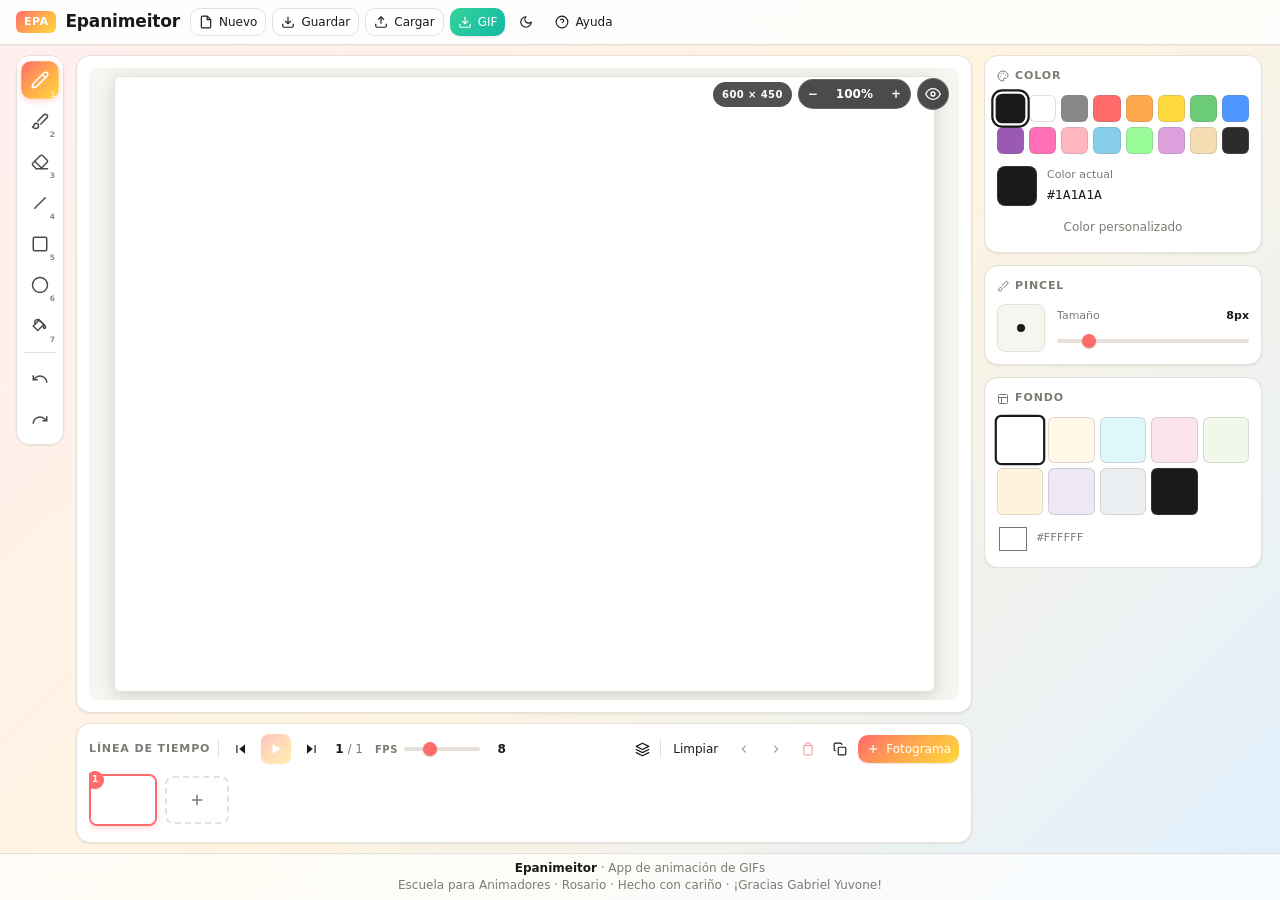
==== epanimeitor.html @ 3b25739a "Add files via upload" ====
<!DOCTYPE html>
<!-- version original: https://gabrielyuvone.github.io/epanimeitor/ -->
<html lang="es"><head><meta http-equiv="Content-Type" content="text/html; charset=UTF-8">

<meta name="viewport" content="width=device-width, initial-scale=1.0">
<title>Epanimeitor 1.2 · Animación de GIFs</title>
<meta name="description" content="Crea animaciones dibujando cuadro a cuadro y exportalas como GIF. Simple, colorido y gratuito. Escuela para Animadores Rosario.">

<link rel="stylesheet" href="epa-theme.css">

</head>
<body>
<div class="app">
  <!-- ====== TOP BAR ====== -->
  <header class="topbar">
    <div class="topbar-inner">
      <div class="brand">
	  <!-- LOGO_EPANIMEITOR -->
	  <a href="index.html" class="brand-link" title="Volver al inicio · EPA">
          <span class="brand-badge">EPA</span>
		  <!-- <img src="logo-epa.svg" alt="EPA" height="24"> -->
          <span class="brand-title">Epanimeitor</span>
        </a>
      </div>
      <div class="topbar-actions">
        <button class="btn btn-sm" id="btnNew" title="Nueva animación">
          <svg width="14" height="14" viewBox="0 0 24 24" fill="none" stroke="currentColor" stroke-width="2"><path d="M14 2H6a2 2 0 0 0-2 2v16a2 2 0 0 0 2 2h12a2 2 0 0 0 2-2V8z"></path><polyline points="14 2 14 8 20 8"></polyline></svg>
          <span>Nuevo</span>
        </button>
        <button class="btn btn-sm" id="btnSave" title="Guardar proyecto (.epa)">
          <svg width="14" height="14" viewBox="0 0 24 24" fill="none" stroke="currentColor" stroke-width="2"><path d="M21 15v4a2 2 0 0 1-2 2H5a2 2 0 0 1-2-2v-4"></path><polyline points="7 10 12 15 17 10"></polyline><line x1="12" y1="15" x2="12" y2="3"></line></svg>
          <span>Guardar</span>
        </button>
        <button class="btn btn-sm" id="btnLoad" title="Cargar proyecto (.epa)">
          <svg width="14" height="14" viewBox="0 0 24 24" fill="none" stroke="currentColor" stroke-width="2"><path d="M21 15v4a2 2 0 0 1-2 2H5a2 2 0 0 1-2-2v-4"></path><polyline points="17 8 12 3 7 8"></polyline><line x1="12" y1="3" x2="12" y2="15"></line></svg>
          <span>Cargar</span>
        </button>
        <button class="btn btn-sm btn-success" id="btnExport" title="Exportar GIF animado">
          <svg width="14" height="14" viewBox="0 0 24 24" fill="none" stroke="currentColor" stroke-width="2"><path d="M21 15v4a2 2 0 0 1-2 2H5a2 2 0 0 1-2-2v-4"></path><polyline points="7 10 12 15 17 10"></polyline><line x1="12" y1="15" x2="12" y2="3"></line></svg>
          <span>GIF</span>
        </button>
		<button class="btn btn-sm btn-ghost" id="btnTheme" title="Cambiar a modo oscuro" aria-label="Cambiar tema">
          <svg id="iconTheme" width="14" height="14" viewBox="0 0 24 24" fill="none" stroke="currentColor" stroke-width="2" stroke-linecap="round" stroke-linejoin="round"><path d="M12 3a6 6 0 0 0 9 9 9 9 0 1 1-9-9Z"></path></svg>
        </button>
        <button class="btn btn-sm btn-ghost" id="btnHelp" title="Ayuda y atajos">
          <svg width="14" height="14" viewBox="0 0 24 24" fill="none" stroke="currentColor" stroke-width="2"><circle cx="12" cy="12" r="10"></circle><path d="M9.09 9a3 3 0 0 1 5.83 1c0 2-3 3-3 3"></path><line x1="12" y1="17" x2="12.01" y2="17"></line></svg>
          <span>Ayuda</span>
        </button>
      </div>
    </div>
  </header>

  <!-- ====== MAIN ====== -->
  <main>
    <!-- Left tool rail -->
    <aside class="toolrail" id="toolrail"><button class="tool-btn active" title="Lápiz (1)"><svg viewBox="0 0 24 24" fill="none" stroke="currentColor" stroke-width="2"><path d="M12 19l7-7 3 3-7 7-3-3z"></path><path d="M18 13l-1.5-7.5L2 2l3.5 14.5L13 18l5-5z"></path><path d="M2 2l7.586 7.586"></path><circle cx="11" cy="11" r="2"></circle></svg><span class="key">1</span></button><button class="tool-btn" title="Pincel (2)"><svg viewBox="0 0 24 24" fill="none" stroke="currentColor" stroke-width="2"><path d="m9.06 11.9 8.07-8.06a2.85 2.85 0 1 1 4.03 4.03l-8.06 8.08"></path><path d="M7.07 14.94c-1.66 0-3 1.35-3 3.02 0 1.33-2.5 1.52-2 2.02 1.08 1.1 2.49 2.02 4 2.02 2.2 0 4-1.8 4-4.04a3.01 3.01 0 0 0-3-3.02z"></path></svg><span class="key">2</span></button><button class="tool-btn" title="Borrador (3)"><svg viewBox="0 0 24 24" fill="none" stroke="currentColor" stroke-width="2"><path d="m7 21-4.3-4.3c-1-1-1-2.5 0-3.4l9.6-9.6c1-1 2.5-1 3.4 0l5.6 5.6c1 1 1 2.5 0 3.4L13 21"></path><path d="M22 21H7"></path><path d="m5 11 9 9"></path></svg><span class="key">3</span></button><button class="tool-btn" title="Línea (4)"><svg viewBox="0 0 24 24" fill="none" stroke="currentColor" stroke-width="2"><line x1="5" y1="19" x2="19" y2="5"></line></svg><span class="key">4</span></button><button class="tool-btn" title="Rectángulo (5)"><svg viewBox="0 0 24 24" fill="none" stroke="currentColor" stroke-width="2"><rect x="3" y="3" width="18" height="18" rx="2"></rect></svg><span class="key">5</span></button><button class="tool-btn" title="Círculo (6)"><svg viewBox="0 0 24 24" fill="none" stroke="currentColor" stroke-width="2"><circle cx="12" cy="12" r="10"></circle></svg><span class="key">6</span></button><button class="tool-btn" title="Relleno (7)"><svg viewBox="0 0 24 24" fill="none" stroke="currentColor" stroke-width="2"><path d="m19 11-8-8-8.6 8.6a2 2 0 0 0 0 2.8l5.2 5.2c.8.8 2 .8 2.8 0L19 11Z"></path><path d="m5 2 5 5"></path><path d="m2 13 15 15"></path><path d="m3 7 15 15"></path></svg><span class="key">7</span></button><div class="toolrail-divider"></div><button class="tool-btn" title="Deshacer (Ctrl+Z)" disabled=""><svg viewBox="0 0 24 24" fill="none" stroke="currentColor" stroke-width="2"><path d="M3 7v6h6"></path><path d="M21 17a9 9 0 0 0-15-6.7L3 13"></path></svg></button><button class="tool-btn" title="Rehacer (Ctrl+Shift+Z)" disabled=""><svg viewBox="0 0 24 24" fill="none" stroke="currentColor" stroke-width="2"><path d="M21 7v6h-6"></path><path d="M3 17a9 9 0 0 1 15-6.7L21 13"></path></svg></button></aside>

    <!-- Canvas + timeline -->
    <section class="canvas-area">
      <div class="canvas-card" id="canvasCard">
        <div class="canvas-stage" id="canvasStage">
          <div class="canvas-hud">
            <div class="canvas-badge">600 × 450</div>
            <div class="zoom-pill" title="Rueda del mouse para zoom · Espacio + arrastrar para mover">
              <button type="button" id="btnZoomOut" aria-label="Alejar">−</button>
              <button type="button" id="btnZoomReset" title="Restablecer vista (100%)">100%</button>
              <button type="button" id="btnZoomIn" aria-label="Acercar">+</button>
            </div>
            <button type="button" class="eye-toggle-btn" id="btnZenMode" title="Ocultar controles (Vista libre)">
              <svg id="iconZenMode" width="16" height="16" viewBox="0 0 24 24" fill="none" stroke="currentColor" stroke-width="2" stroke-linecap="round" stroke-linejoin="round"><path d="M1 12s4-8 11-8 11 8 11 8-4 8-11 8-11-8-11-8z"></path><circle cx="12" cy="12" r="3"></circle></svg>
            </button>
          </div>
          <div class="canvas-wrap" id="canvasWrap" style="background: rgb(255, 255, 255);">
            <canvas id="drawCanvas" width="600" height="450"></canvas>
            <canvas id="previewCanvas" width="600" height="450" class="preview"></canvas>
          </div>
        </div>
      </div>

      <div class="timeline">
        <div class="timeline-header">
          <div class="timeline-left">
            <div class="timeline-title" id="timelineTitle">Línea de tiempo</div>
            <span class="timeline-sep"></span>
            <div class="playback-inline">
              <button class="btn btn-sm btn-ghost btn-sq" id="btnPrev" title="Fotograma anterior (J)">
                <svg width="14" height="14" viewBox="0 0 24 24" fill="currentColor"><polygon points="19 20 9 12 19 4 19 20"></polygon><line x1="5" y1="19" x2="5" y2="5" stroke="currentColor" stroke-width="2"></line></svg>
              </button>
              <button class="btn btn-primary btn-play-sq" id="btnPlay" title="Reproducir / Pausar (Espacio)">
                <svg id="iconPlay" width="14" height="14" viewBox="0 0 24 24" fill="currentColor"><polygon points="6 4 20 12 6 20 6 4"></polygon></svg>
              </button>
              <button class="btn btn-sm btn-ghost btn-sq" id="btnNext" title="Fotograma siguiente (K)">
                <svg width="14" height="14" viewBox="0 0 24 24" fill="currentColor"><polygon points="5 4 15 12 5 20 5 4"></polygon><line x1="19" y1="5" x2="19" y2="19" stroke="currentColor" stroke-width="2"></line></svg>
              </button>
              <div class="frame-info" title="Fotograma actual / total"><b id="curFrameNum">1</b> / <span id="totalFrames">1</span></div>
              <div class="fps-control">
                <label for="fpsSlider">FPS</label>
                <input type="range" id="fpsSlider" min="1" max="24" value="8">
                <span class="fps-val" id="fpsVal">8</span>
              </div>
            </div>
          </div>

          <div class="timeline-actions">
            <button class="btn btn-sm btn-ghost btn-sq onion-btn" id="btnOnion" title="Onion Skin · Ver fotograma anterior (O)" aria-pressed="false">
              <svg width="15" height="15" viewBox="0 0 24 24" fill="none" stroke="currentColor" stroke-width="2" stroke-linecap="round" stroke-linejoin="round"><polygon points="12 2 2 7 12 12 22 7 12 2"></polygon><polyline points="2 17 12 22 22 17"></polyline><polyline points="2 12 12 17 22 12"></polyline></svg>
            </button>
            <span class="timeline-sep"></span>
            <button class="btn btn-sm btn-ghost" id="btnClear" title="Limpiar fotograma actual">Limpiar</button>
            <button class="btn btn-sm btn-ghost btn-sq" id="btnUp" title="Mover izquierda" disabled="">
              <svg width="14" height="14" viewBox="0 0 24 24" fill="none" stroke="currentColor" stroke-width="2"><polyline points="15 18 9 12 15 6"></polyline></svg>
            </button>
            <button class="btn btn-sm btn-ghost btn-sq" id="btnDown" title="Mover derecha" disabled="">
              <svg width="14" height="14" viewBox="0 0 24 24" fill="none" stroke="currentColor" stroke-width="2"><polyline points="9 18 15 12 9 6"></polyline></svg>
            </button>
            <button class="btn btn-sm btn-ghost btn-sq btn-danger-icon" id="btnDelete" title="Borrar fotograma" disabled="">
              <svg width="14" height="14" viewBox="0 0 24 24" fill="none" stroke="currentColor" stroke-width="2"><polyline points="3 6 5 6 21 6"></polyline><path d="M19 6v14a2 2 0 0 1-2 2H7a2 2 0 0 1-2-2V6m3 0V4a2 2 0 0 1 2-2h4a2 2 0 0 1 2 2v2"></path></svg>
            </button>
            <button class="btn btn-sm btn-ghost btn-sq" id="btnDuplicate" title="Duplicar fotograma (D)">
              <svg width="14" height="14" viewBox="0 0 24 24" fill="none" stroke="currentColor" stroke-width="2"><rect x="9" y="9" width="13" height="13" rx="2" ry="2"></rect><path d="M5 15H4a2 2 0 0 1-2-2V4a2 2 0 0 1 2-2h9a2 2 0 0 1 2 2v1"></path></svg>
            </button>
            <button class="btn btn-sm btn-primary" id="btnAdd" title="Añadir fotograma (N)">
              <svg width="14" height="14" viewBox="0 0 24 24" fill="none" stroke="currentColor" stroke-width="2"><line x1="12" y1="5" x2="12" y2="19"></line><line x1="5" y1="12" x2="19" y2="12"></line></svg>
              <span>Fotograma</span>
            </button>
          </div>
        </div>
        <div class="frames-list" id="framesList"><div class="frame-thumb active"><canvas width="64" height="48"></canvas><span class="num">1</span></div><button class="add-frame-btn" title="Añadir fotograma"><svg width="18" height="18" viewBox="0 0 24 24" fill="none" stroke="currentColor" stroke-width="2"><line x1="12" y1="5" x2="12" y2="19"></line><line x1="5" y1="12" x2="19" y2="12"></line></svg></button></div>
      </div>
    </section>

    <!-- Right panel -->
    <aside class="right-panel">
      <div class="panel">
        <div class="panel-title">
          <svg viewBox="0 0 24 24" fill="none" stroke="currentColor" stroke-width="2"><circle cx="13.5" cy="6.5" r=".5"></circle><circle cx="17.5" cy="10.5" r=".5"></circle><circle cx="8.5" cy="7.5" r=".5"></circle><circle cx="6.5" cy="12.5" r=".5"></circle><path d="M12 2C6.5 2 2 6.5 2 12s4.5 10 10 10c.926 0 1.648-.746 1.648-1.688 0-.437-.18-.835-.437-1.125-.29-.289-.438-.652-.438-1.125a1.64 1.64 0 0 1 1.668-1.668h1.996c3.051 0 5.555-2.503 5.555-5.554C21.965 6.012 17.461 2 12 2z"></path></svg>
          Color
        </div>
        <div class="palette-grid" id="paletteGrid"><div class="palette-swatch" title="#1a1a1a" style="background: rgb(26, 26, 26);"></div><div class="palette-swatch" title="#FFFFFF" style="background: rgb(255, 255, 255);"></div><div class="palette-swatch" title="#888888" style="background: rgb(136, 136, 136);"></div><div class="palette-swatch active" title="#FF6B6B" style="background: rgb(255, 107, 107);"></div><div class="palette-swatch" title="#FFA94D" style="background: rgb(255, 169, 77);"></div><div class="palette-swatch" title="#FFD93D" style="background: rgb(255, 217, 61);"></div><div class="palette-swatch" title="#6BCB77" style="background: rgb(107, 203, 119);"></div><div class="palette-swatch" title="#4D96FF" style="background: rgb(77, 150, 255);"></div><div class="palette-swatch" title="#9B59B6" style="background: rgb(155, 89, 182);"></div><div class="palette-swatch" title="#FF6FB5" style="background: rgb(255, 111, 181);"></div><div class="palette-swatch" title="#FFB6C1" style="background: rgb(255, 182, 193);"></div><div class="palette-swatch" title="#87CEEB" style="background: rgb(135, 206, 235);"></div><div class="palette-swatch" title="#98FB98" style="background: rgb(152, 251, 152);"></div><div class="palette-swatch" title="#DDA0DD" style="background: rgb(221, 160, 221);"></div><div class="palette-swatch" title="#F5DEB3" style="background: rgb(245, 222, 179);"></div><div class="palette-swatch" title="#2C2C2C" style="background: rgb(44, 44, 44);"></div></div>
        <div class="current-color">
          <div class="current-color-swatch" id="currentColorSwatch" style="background: rgb(255, 107, 107);"></div>
          <div class="current-color-info">
            <div class="label">Color actual</div>
            <div class="hex" id="currentColorHex">#FF6B6B</div>
          </div>
        </div>
        <button class="color-picker-toggle" id="colorPickerToggle">
		  Color personalizado
        </button>
        <div class="color-picker-area" id="colorPickerArea" style="display:none">
          <input type="color" id="customColorInput" value="#FF6B6B">
          <input type="text" id="customColorText" value="#FF6B6B">
        </div>
      </div>

      <div class="panel">
        <div class="panel-title">
          <svg viewBox="0 0 24 24" fill="none" stroke="currentColor" stroke-width="2"><path d="m9.06 11.9 8.07-8.06a2.85 2.85 0 1 1 4.03 4.03l-8.06 8.08"></path><path d="M7.07 14.94c-1.66 0-3 1.35-3 3.02 0 1.33-2.5 1.52-2 2.02 1.08 1.1 2.49 2.02 4 2.02 2.2 0 4-1.8 4-4.04a3.01 3.01 0 0 0-3-3.02z"></path></svg>
          Pincel
        </div>
        <div class="brush-row">
          <div class="brush-preview">
            <div class="brush-dot" id="brushDot" style="background: rgb(255, 107, 107); width: 8px; height: 8px;"></div>
          </div>
          <div class="brush-control">
            <div class="row"><span>Tamaño</span><b><span id="brushVal">8</span>px</b></div>
            <input type="range" id="brushSlider" min="1" max="50" value="8">
          </div>
        </div>
      </div>

      <div class="panel">
        <div class="panel-title">
          <svg viewBox="0 0 24 24" fill="none" stroke="currentColor" stroke-width="2"><rect x="3" y="3" width="18" height="18" rx="2"></rect><path d="M3 9h18M9 21V9"></path></svg>
          Fondo
        </div>
        <div class="bg-presets" id="bgPresets"><div class="bg-swatch active" title="#FFFFFF" style="background: rgb(255, 255, 255);"></div><div class="bg-swatch" title="#FFF8E7" style="background: rgb(255, 248, 231);"></div><div class="bg-swatch" title="#E0F7FA" style="background: rgb(224, 247, 250);"></div><div class="bg-swatch" title="#FCE4EC" style="background: rgb(252, 228, 236);"></div><div class="bg-swatch" title="#F1F8E9" style="background: rgb(241, 248, 233);"></div><div class="bg-swatch" title="#FFF3E0" style="background: rgb(255, 243, 224);"></div><div class="bg-swatch" title="#EDE7F6" style="background: rgb(237, 231, 246);"></div><div class="bg-swatch" title="#ECEFF1" style="background: rgb(236, 239, 241);"></div><div class="bg-swatch" title="#1a1a1a" style="background: rgb(26, 26, 26);"></div></div>
        <div class="bg-current-row">
          <input type="color" id="bgColorInput" value="#FFFFFF">
          <span class="hex" id="bgColorHex">#FFFFFF</span>
        </div>
      </div>
    </aside>
  </main>

  <!-- ====== FOOTER ====== -->
  <footer>
    <div class="footer-inner">
	<!-- LOGO_ESCUELA_PARA_ANIMADORES -->
      <div class="footer-text">
        <div><b>Epanimeitor</b> · App de animación de GIFs</div>
        <div>Escuela para Animadores · Rosario · Hecho con cariño · ¡Gracias Gabriel Yuvone!</div>
      </div>
    </div>
  </footer>
</div>

<!-- ====== HELP DIALOG ====== -->
<dialog id="helpDialog">
  <div class="dialog-content" style="position:relative">
    <button class="dialog-close" id="dialogClose" aria-label="Cerrar">
      <svg width="16" height="16" viewBox="0 0 24 24" fill="none" stroke="currentColor" stroke-width="2"><line x1="18" y1="6" x2="6" y2="18"></line><line x1="6" y1="6" x2="18" y2="18"></line></svg>
    </button>
    <div class="dialog-header">
	<!-- LOGO_EPANIMEITOR -->
	<div class="brand-link">
        <span class="brand-badge">EPA</span>
        <span class="brand-title">Epanimeitor</span>
      </div>
    </div>
    <div class="dialog-body">
      <p><kbd>Espacio</kbd> – Reproducir / pausar</p>
      <p><kbd>N</kbd> – Nuevo fotograma · <kbd>D</kbd> – Duplicar · <kbd>O</kbd> – Onion skin</p>
      <p><kbd>J</kbd> / <kbd>K</kbd> – Fotograma anterior / siguiente</p>
      <p><kbd>1</kbd>–<kbd>7</kbd> – Seleccionar herramienta</p>
      <p><kbd>Ctrl/Cmd + Z</kbd> – Deshacer · <kbd>Ctrl/Cmd + Shift + Z</kbd> – Rehacer</p>
      <p><kbd>Ctrl/Cmd + S</kbd> – Guardar · <kbd>Ctrl/Cmd + E</kbd> – Exportar GIF</p>
      <hr>
      <p class="tip">Tip: activá <b>onion skin</b> en la línea de tiempo para ver el fotograma anterior en transparente y animar con más precisión.</p>
      <div class="dialog-footer-logo">
	  <!-- LOGO_ESCUELA_PARA_ANIMADORES -->
        <span>Escuela para Animadores · Rosario</span>
      </div>
    </div>
  </div>
</dialog>

<div class="toast" id="toast">Proyecto cargado</div>
<input type="file" id="fileInput" class="hidden-input" accept=".epa,.json,application/json">

<script type="module">
// ====== gifenc inline (ESM) ======
var X={signature:"GIF",version:"89a",trailer:59,extensionIntroducer:33,applicationExtensionLabel:255,graphicControlExtensionLabel:249,imageSeparator:44,signatureSize:3,versionSize:3,globalColorTableFlagMask:128,colorResolutionMask:112,sortFlagMask:8,globalColorTableSizeMask:7,applicationIdentifierSize:8,applicationAuthCodeSize:3,disposalMethodMask:28,userInputFlagMask:2,transparentColorFlagMask:1,localColorTableFlagMask:128,interlaceFlagMask:64,idSortFlagMask:32,localColorTableSizeMask:7};function F(t=256){let e=0,s=new Uint8Array(t);return{get buffer(){return s.buffer},reset(){e=0},bytesView(){return s.subarray(0,e)},bytes(){return s.slice(0,e)},writeByte(r){n(e+1),s[e]=r,e++},writeBytes(r,o=0,i=r.length){n(e+i);for(let c=0;c<i;c++)s[e++]=r[c+o]},writeBytesView(r,o=0,i=r.byteLength){n(e+i),s.set(r.subarray(o,o+i),e),e+=i}};function n(r){var o=s.length;if(o>=r)return;var i=1024*1024;r=Math.max(r,o*(o<i?2:1.125)>>>0),o!=0&&(r=Math.max(r,256));let c=s;s=new Uint8Array(r),e>0&&s.set(c.subarray(0,e),0)}}var O=12,J=5003,lt=[0,1,3,7,15,31,63,127,255,511,1023,2047,4095,8191,16383,32767,65535];function at(t,e,s,n,r=F(512),o=new Uint8Array(256),i=new Int32Array(J),c=new Int32Array(J)){let x=i.length,a=Math.max(2,n);o.fill(0),c.fill(0),i.fill(-1);let l=0,f=0,g=a+1,h=g,b=!1,w=h,_=(1<<w)-1,u=1<<g-1,k=u+1,B=u+2,p=0,A=s[0],z=0;for(let y=x;y<65536;y*=2)++z;z=8-z,r.writeByte(a),I(u);let d=s.length;for(let y=1;y<d;y++){t:{let m=s[y],v=(m<<O)+A,M=m<<z^A;if(i[M]===v){A=c[M];break t}let V=M===0?1:x-M;for(;i[M]>=0;)if(M-=V,M<0&&(M+=x),i[M]===v){A=c[M];break t}I(A),A=m,B<1<<O?(c[M]=B++,i[M]=v):(i.fill(-1),B=u+2,b=!0,I(u))}}return I(A),I(k),r.writeByte(0),r.bytesView();function I(y){for(l&=lt[f],f>0?l|=y<<f:l=y,f+=w;f>=8;)o[p++]=l&255,p>=254&&(r.writeByte(p),r.writeBytesView(o,0,p),p=0),l>>=8,f-=8;if((B>_||b)&&(b?(w=h,_=(1<<w)-1,b=!1):(++w,_=w===O?1<<w:(1<<w)-1)),y==k){for(;f>0;)o[p++]=l&255,p>=254&&(r.writeByte(p),r.writeBytesView(o,0,p),p=0),l>>=8,f-=8;p>0&&(r.writeByte(p),r.writeBytesView(o,0,p),p=0)}}}var $=at;function D(t,e,s){return t<<8&63488|e<<2&992|s>>3}function G(t,e,s,n){return t>>4|e&240|(s&240)<<4|(n&240)<<8}function j(t,e,s){return t>>4<<8|e&240|s>>4}function R(t,e,s){return t<e?e:t>s?s:t}function T(t){return t*t}function tt(t,e,s){var n=0,r=1e100;let o=t[e],i=o.cnt,c=o.ac,x=o.rc,a=o.gc,l=o.bc;for(var f=o.fw;f!=0;f=t[f].fw){let h=t[f],b=h.cnt,w=i*b/(i+b);if(!(w>=r)){var g=0;s&&(g+=w*T(h.ac-c),g>=r)||(g+=w*T(h.rc-x),!(g>=r)&&(g+=w*T(h.gc-a),!(g>=r)&&(g+=w*T(h.bc-l),!(g>=r)&&(r=g,n=f))))}}o.err=r,o.nn=n}function Q(){return{ac:0,rc:0,gc:0,bc:0,cnt:0,nn:0,fw:0,bk:0,tm:0,mtm:0,err:0}}function ut(t,e){let s=e==="rgb444"?4096:65536,n=new Array(s),r=t.length;if(e==="rgba4444")for(let o=0;o<r;++o){let i=t[o],c=i>>24&255,x=i>>16&255,a=i>>8&255,l=i&255,f=G(l,a,x,c),g=f in n?n[f]:n[f]=Q();g.rc+=l,g.gc+=a,g.bc+=x,g.ac+=c,g.cnt++}else if(e==="rgb444")for(let o=0;o<r;++o){let i=t[o],c=i>>16&255,x=i>>8&255,a=i&255,l=j(a,x,c),f=l in n?n[l]:n[l]=Q();f.rc+=a,f.gc+=x,f.bc+=c,f.cnt++}else for(let o=0;o<r;++o){let i=t[o],c=i>>16&255,x=i>>8&255,a=i&255,l=D(a,x,c),f=l in n?n[l]:n[l]=Q();f.rc+=a,f.gc+=x,f.bc+=c,f.cnt++}return n}function H(t,e,s={}){let{format:n="rgb565",clearAlpha:r=!0,clearAlphaColor:o=0,clearAlphaThreshold:i=0,oneBitAlpha:c=!1}=s;if(!t||!t.buffer)throw new Error("quantize() expected RGBA Uint8Array data");if(!(t instanceof Uint8Array)&&!(t instanceof Uint8ClampedArray))throw new Error("quantize() expected RGBA Uint8Array data");let x=new Uint32Array(t.buffer),a=s.useSqrt!==!1,l=n==="rgba4444",f=ut(x,n),g=f.length,h=g-1,b=new Uint32Array(g+1);for(var w=0,u=0;u<g;++u){let C=f[u];if(C!=null){var _=1/C.cnt;l&&(C.ac*=_),C.rc*=_,C.gc*=_,C.bc*=_,f[w++]=C}}T(e)/w<.022&&(a=!1);for(var u=0;u<w-1;++u)f[u].fw=u+1,f[u+1].bk=u,a&&(f[u].cnt=Math.sqrt(f[u].cnt));a&&(f[u].cnt=Math.sqrt(f[u].cnt));var k,B,p;for(u=0;u<w;++u){tt(f,u,!1);var A=f[u].err;for(B=++b[0];B>1&&(p=B>>1,!(f[k=b[p]].err<=A));B=p)b[B]=k;b[B]=u}var z=w-e;for(u=0;u<z;){for(var d;;){var I=b[1];if(d=f[I],d.tm>=d.mtm&&f[d.nn].mtm<=d.tm)break;d.mtm==h?I=b[1]=b[b[0]--]:(tt(f,I,!1),d.tm=u);var A=f[I].err;for(B=1;(p=B+B)<=b[0]&&(p<b[0]&&f[b[p]].err>f[b[p+1]].err&&p++,!(A<=f[k=b[p]].err));B=p)b[B]=k;b[B]=I}var y=f[d.nn],m=d.cnt,v=y.cnt,_=1/(m+v);l&&(d.ac=_*(m*d.ac+v*y.ac)),d.rc=_*(m*d.rc+v*y.rc),d.gc=_*(m*d.gc+v*y.gc),d.bc=_*(m*d.bc+v*y.bc),d.cnt+=y.cnt,d.mtm=++u,f[y.bk].fw=y.fw,f[y.fw].bk=y.bk,y.mtm=h}let M=[];var V=0;for(u=0;;++V){let L=R(Math.round(f[u].rc),0,255),C=R(Math.round(f[u].gc),0,255),Y=R(Math.round(f[u].bc),0,255),E=255;if(l){if(E=R(Math.round(f[u].ac),0,255),c){let st=typeof c=="number"?c:127;E=E<=st?0:255}r&&E<=i&&(L=C=Y=o,E=0)}let K=l?[L,C,Y,E]:[L,C,Y];if(xt(M,K)||M.push(K),(u=f[u].fw)==0)break}return M}function xt(t,e){for(let s=0;s<t.length;s++){let n=t[s],r=n[0]===e[0]&&n[1]===e[1]&&n[2]===e[2],o=n.length>=4&&e.length>=4?n[3]===e[3]:!0;if(r&&o)return!0}return!1}function U(t,e){var s=0,n;for(n=0;n<t.length;n++){let r=t[n]-e[n];s+=r*r}return s}function P(t,e){return e>1?Math.round(t/e)*e:t}function et(t,{roundRGB:e=5,roundAlpha:s=10,oneBitAlpha:n=null}={}){let r=new Uint32Array(t.buffer);for(let o=0;o<r.length;o++){let i=r[o],c=i>>24&255,x=i>>16&255,a=i>>8&255,l=i&255;if(c=P(c,s),n){let f=typeof n=="number"?n:127;c=c<=f?0:255}l=P(l,e),a=P(a,e),x=P(x,e),r[o]=c<<24|x<<16|a<<8|l<<0}}function nt(t,e,s="rgb565"){if(!t||!t.buffer)throw new Error("quantize() expected RGBA Uint8Array data");if(!(t instanceof Uint8Array)&&!(t instanceof Uint8ClampedArray))throw new Error("quantize() expected RGBA Uint8Array data");if(e.length>256)throw new Error("applyPalette() only works with 256 colors or less");let n=new Uint32Array(t.buffer),r=n.length,o=s==="rgb444"?4096:65536,i=new Uint8Array(r),c=new Array(o),x=s==="rgba4444";if(s==="rgba4444")for(let a=0;a<r;a++){let l=n[a],f=l>>24&255,g=l>>16&255,h=l>>8&255,b=l&255,w=G(b,h,g,f),_=w in c?c[w]:c[w]=gt(b,h,g,f,e);i[a]=_}else{let a=s==="rgb444"?j:D;for(let l=0;l<r;l++){let f=n[l],g=f>>16&255,h=f>>8&255,b=f&255,w=a(b,h,g),_=w in c?c[w]:c[w]=bt(b,h,g,e);i[l]=_}}return i}function gt(t,e,s,n,r){let o=0,i=1e100;for(let c=0;c<r.length;c++){let x=r[c],a=x[3],l=q(a-n);if(l>i)continue;let f=x[0];if(l+=q(f-t),l>i)continue;let g=x[1];if(l+=q(g-e),l>i)continue;let h=x[2];l+=q(h-s),!(l>i)&&(i=l,o=c)}return o}function bt(t,e,s,n){let r=0,o=1e100;for(let i=0;i<n.length;i++){let c=n[i],x=c[0],a=q(x-t);if(a>o)continue;let l=c[1];if(a+=q(l-e),a>o)continue;let f=c[2];a+=q(f-s),!(a>o)&&(o=a,r=i)}return r}function rt(t,e,s=5){if(!t.length||!e.length)return;let n=t.map(i=>i.slice(0,3)),r=s*s,o=t[0].length;for(let i=0;i<e.length;i++){let c=e[i];c.length<o?c=[c[0],c[1],c[2],255]:c.length>o?c=c.slice(0,3):c=c.slice();let x=N(n,c.slice(0,3),U),a=x[0],l=x[1];l>0&&l<=r&&(t[a]=c)}}function q(t){return t*t}function W(t,e,s=U){let n=Infinity,r=-1;for(let o=0;o<t.length;o++){let i=t[o],c=s(e,i);c<n&&(n=c,r=o)}return r}function N(t,e,s=U){let n=Infinity,r=-1;for(let o=0;o<t.length;o++){let i=t[o],c=s(e,i);c<n&&(n=c,r=o)}return[r,n]}function ot(t,e,s=U){return t[W(t,e,s)]}function ct(t={}){let{initialCapacity:e=4096,auto:s=!0}=t,n=F(e),r=5003,o=new Uint8Array(256),i=new Int32Array(r),c=new Int32Array(r),x=!1;return{reset(){n.reset(),x=!1},finish(){n.writeByte(X.trailer)},bytes(){return n.bytes()},bytesView(){return n.bytesView()},get buffer(){return n.buffer},get stream(){return n},writeHeader:a,writeFrame(l,f,g,h={}){let{transparent:b=!1,transparentIndex:w=0,delay:_=0,palette:u=null,repeat:k=0,colorDepth:B=8,dispose:p=-1}=h,A=!1;if(s?x||(A=!0,a(),x=!0):A=Boolean(h.first),f=Math.max(0,Math.floor(f)),g=Math.max(0,Math.floor(g)),A){if(!u)throw new Error("First frame must include a { palette } option");pt(n,f,g,u,B),it(n,u),k>=0&&dt(n,k)}let z=Math.round(_/10);wt(n,p,z,b,w);let d=Boolean(u)&&!A;ht(n,f,g,d?u:null),d&&it(n,u),yt(n,l,f,g,B,o,i,c)}};function a(){ft(n,"GIF89a")}}function wt(t,e,s,n,r){t.writeByte(33),t.writeByte(249),t.writeByte(4),r<0&&(r=0,n=!1);var o,i;n?(o=1,i=2):(o=0,i=0),e>=0&&(i=e&7),i<<=2;let c=0;t.writeByte(0|i|c|o),S(t,s),t.writeByte(r||0),t.writeByte(0)}function pt(t,e,s,n,r=8){let o=1,i=0,c=Z(n.length)-1,x=o<<7|r-1<<4|i<<3|c,a=0,l=0;S(t,e),S(t,s),t.writeBytes([x,a,l])}function dt(t,e){t.writeByte(33),t.writeByte(255),t.writeByte(11),ft(t,"NETSCAPE2.0"),t.writeByte(3),t.writeByte(1),S(t,e),t.writeByte(0)}function it(t,e){let s=1<<Z(e.length);for(let n=0;n<s;n++){let r=[0,0,0];n<e.length&&(r=e[n]),t.writeByte(r[0]),t.writeByte(r[1]),t.writeByte(r[2])}}function ht(t,e,s,n){if(t.writeByte(44),S(t,0),S(t,0),S(t,e),S(t,s),n){let r=0,o=0,i=Z(n.length)-1;t.writeByte(128|r|o|0|i)}else t.writeByte(0)}function yt(t,e,s,n,r=8,o,i,c){$(s,n,e,r,t,o,i,c)}function S(t,e){t.writeByte(e&255),t.writeByte(e>>8&255)}function ft(t,e){for(var s=0;s<e.length;s++)t.writeByte(e.charCodeAt(s))}function Z(t){return Math.max(Math.ceil(Math.log2(t)),1)}var Bt=ct;const GIFEncoder=ct;const applyPalette=nt;const quantize=H;const prequantize=et;const nearestColor=ot;const nearestColorIndex=W;const nearestColorIndexWithDistance=N;const snapColorsToPalette=rt;
//# sourceMappingURL=gifenc.esm.js.map


// ====== Epanimeitor app ======
const CANVAS_W = 600;
const CANVAS_H = 450;
const THUMB_W = 64;
const THUMB_H = 48;
const DEFAULT_PALETTE = ['#1a1a1a','#FFFFFF','#888888','#FF6B6B','#FFA94D','#FFD93D','#6BCB77','#4D96FF','#9B59B6','#FF6FB5','#FFB6C1','#87CEEB','#98FB98','#DDA0DD','#F5DEB3','#2C2C2C'];
const BG_PRESETS = ['#FFFFFF','#FFF8E7','#E0F7FA','#FCE4EC','#F1F8E9','#FFF3E0','#EDE7F6','#ECEFF1','#1a1a1a'];

const TOOLS = [
  { id:'pencil', label:'Lápiz', key:'1', icon:'<svg viewBox="0 0 24 24" fill="none" stroke="currentColor" stroke-width="2" stroke-linecap="round" stroke-linejoin="round"><path d="M17 3a2.85 2.83 0 1 1 4 4L7.5 20.5 2 22l1.5-5.5Z"/><path d="m15 5 4 4"/></svg>' },
  { id:'brush', label:'Pincel', key:'2', icon:'<svg viewBox="0 0 24 24" fill="none" stroke="currentColor" stroke-width="2" stroke-linecap="round" stroke-linejoin="round"><path d="m9.06 11.9 8.07-8.06a2.85 2.85 0 1 1 4.03 4.03l-8.06 8.08"/><path d="M7.07 14.94c-1.66 0-3 1.35-3 3.02 0 1.33-2.5 1.52-2 2.02 1.08 1.1 2.49 2.02 4 2.02 2.2 0 4-1.8 4-4.04a3.01 3.01 0 0 0-3-3.02z"/></svg>' },
  { id:'eraser', label:'Borrador', key:'3', icon:'<svg viewBox="0 0 24 24" fill="none" stroke="currentColor" stroke-width="2" stroke-linecap="round" stroke-linejoin="round"><path d="m7 21-4.3-4.3c-1-1-1-2.5 0-3.4l9.6-9.6c1-1 2.5-1 3.4 0l5.6 5.6c1 1 1 2.5 0 3.4L13 21"/><path d="M22 21H7"/><path d="m5 11 9 9"/></svg>' },
  { id:'line', label:'Línea', key:'4', icon:'<svg viewBox="0 0 24 24" fill="none" stroke="currentColor" stroke-width="2" stroke-linecap="round" stroke-linejoin="round"><line x1="5" y1="19" x2="19" y2="5"/></svg>' },
  { id:'rectangle', label:'Rectángulo', key:'5', icon:'<svg viewBox="0 0 24 24" fill="none" stroke="currentColor" stroke-width="2" stroke-linecap="round" stroke-linejoin="round"><rect x="3" y="3" width="18" height="18" rx="2"/></svg>' },
  { id:'circle', label:'Círculo', key:'6', icon:'<svg viewBox="0 0 24 24" fill="none" stroke="currentColor" stroke-width="2" stroke-linecap="round" stroke-linejoin="round"><circle cx="12" cy="12" r="10"/></svg>' },
  { id:'fill', label:'Relleno', key:'7', icon:'<svg viewBox="0 0 24 24" fill="none" stroke="currentColor" stroke-width="2" stroke-linecap="round" stroke-linejoin="round"><path d="m11 4-8 8 6 6 8-8Z"/><path d="m10 3 8 8"/><path d="M6 9C4 7 5 3.5 8 3.5c1.5 0 2.5 1 3 1.5"/><path d="M19.5 13.5a1.5 1.5 0 0 1-3 0c0-1.1 1.5-2.5 1.5-2.5s1.5 1.4 1.5 2.5Z"/></svg>' },
];

// State
let state = {
  frames: [{ id: uid(), data: emptyFrame(), duration: 100 }],
  currentIdx: 0,
  tool: 'pencil',
  color: '#1a1a1a',
  brushSize: 8,
  bgColor: '#FFFFFF',
  fps: 8,
  onionSkin: false,
  isPlaying: false,
  undoStack: [],
  redoStack: [],
  customColor: '#FF6B6B',
  projectName: 'sin titulo',
};

const drawCanvas = document.getElementById('drawCanvas');
const previewCanvas = document.getElementById('previewCanvas');
const drawCtx = drawCanvas.getContext('2d');
const previewCtx = previewCanvas.getContext('2d');

let isDrawing = false;
let lastPoint = null;
let lastRadius = 0;
let startPoint = null;

function uid() {
  return Math.random().toString(36).slice(2,10) + Date.now().toString(36).slice(-4);
}
function emptyFrame() {
  const c = document.createElement('canvas');
  c.width = CANVAS_W; c.height = CANVAS_H;
  return c.toDataURL('image/png');
}

const imageCache = new Map();

function loadImage(src) {
  if (imageCache.has(src)) {
    return Promise.resolve(imageCache.get(src));
  }
  return new Promise((resolve, reject) => {
    const img = new Image();
    img.onload = () => {
      if (imageCache.size > 60) {
        const firstKey = imageCache.keys().next().value;
        imageCache.delete(firstKey);
      }
      imageCache.set(src, img);
      resolve(img);
    };
    img.onerror = reject;
    img.src = src;
  });
}
function showToast(msg) {
  const t = document.getElementById('toast');
  t.textContent = msg;
  t.classList.add('show');
  setTimeout(() => t.classList.remove('show'), 2000);
}

let playTimer = null;
let dragSrcIdx = null;

// ====== Tool rail ======
function renderToolRail() {
  const rail = document.getElementById('toolrail');
  rail.innerHTML = '';
  TOOLS.forEach(t => {
    const btn = document.createElement('button');
    btn.className = 'tool-btn' + (state.tool === t.id ? ' active' : '');
    btn.title = `${t.label} (${t.key})`;
    btn.innerHTML = t.icon + `<span class="key">${t.key}</span>`;
    btn.addEventListener('click', () => { state.tool = t.id; renderToolRail(); });
    rail.appendChild(btn);
  });
  const div = document.createElement('div');
  div.className = 'toolrail-divider';
  rail.appendChild(div);
  // Undo
  const undoBtn = document.createElement('button');
  undoBtn.className = 'tool-btn';
  undoBtn.title = 'Deshacer (Ctrl+Z)';
  undoBtn.disabled = state.undoStack.length === 0;
  undoBtn.innerHTML = '<svg viewBox="0 0 24 24" fill="none" stroke="currentColor" stroke-width="2"><path d="M3 7v6h6"/><path d="M21 17a9 9 0 0 0-15-6.7L3 13"/></svg>';
  undoBtn.addEventListener('click', undo);
  rail.appendChild(undoBtn);
  // Redo
  const redoBtn = document.createElement('button');
  redoBtn.className = 'tool-btn';
  redoBtn.title = 'Rehacer (Ctrl+Shift+Z)';
  redoBtn.disabled = state.redoStack.length === 0;
  redoBtn.innerHTML = '<svg viewBox="0 0 24 24" fill="none" stroke="currentColor" stroke-width="2"><path d="M21 7v6h-6"/><path d="M3 17a9 9 0 0 1 15-6.7L21 13"/></svg>';
  redoBtn.addEventListener('click', redo);
  rail.appendChild(redoBtn);
}

// ====== Palette ======
function renderPalette() {
  const grid = document.getElementById('paletteGrid');
  grid.innerHTML = '';
  DEFAULT_PALETTE.forEach(c => {
    const sw = document.createElement('div');
    sw.className = 'palette-swatch' + (state.color === c ? ' active' : '');
    sw.style.background = c;
    sw.title = c;
    sw.addEventListener('click', () => { state.color = c; renderPalette(); updateColorDisplay(); });
    grid.appendChild(sw);
  });
}
function updateColorDisplay() {
  document.getElementById('currentColorSwatch').style.background = state.color;
  document.getElementById('currentColorHex').textContent = state.color.toUpperCase();
  document.getElementById('brushDot').style.background = state.color;
}

// ====== Background presets ======
function renderBgPresets() {
  const grid = document.getElementById('bgPresets');
  grid.innerHTML = '';
  BG_PRESETS.forEach(c => {
    const sw = document.createElement('div');
    sw.className = 'bg-swatch' + (state.bgColor === c ? ' active' : '');
    sw.style.background = c;
    sw.title = c;
    sw.addEventListener('click', () => { state.bgColor = c; updateBgDisplay(); renderFrames(); loadCurrentFrame(); });
    grid.appendChild(sw);
  });
}
function updateBgDisplay() {
  document.getElementById('bgColorInput').value = state.bgColor;
  document.getElementById('bgColorHex').textContent = state.bgColor.toUpperCase();
  document.getElementById('canvasWrap').style.background = state.bgColor;
}

// ====== Canvas drawing ======
function getPos(e) {
  const rect = drawCanvas.getBoundingClientRect();
  return {
    x: ((e.clientX - rect.left) / rect.width) * CANVAS_W,
    y: ((e.clientY - rect.top) / rect.height) * CANVAS_H
  };
}

function getStrokeRadius(e) {
  const base = state.brushSize;
  if (state.tool === 'pencil') {
    return Math.max(0.5, (base * 0.55) / 2);
  }
  if (state.tool === 'eraser') {
    return Math.max(0.5, base / 2);
  }
  let factor = 1;
  if (e.pointerType === 'pen') {
    factor = 0.08 + 0.92 * Math.max(0, Math.min(1, e.pressure));
  } else if (e.pointerType === 'touch') {
    if (e.pressure > 0 && e.pressure !== 0.5 && e.pressure !== 1) {
      factor = 0.12 + 0.88 * Math.min(1, e.pressure);
    }
  }
  return Math.max(0.4, (base * factor) / 2);
}

function hexToRgba(hex) {
  hex = hex.replace('#','');
  if (hex.length === 3) hex = hex.split('').map(c => c+c).join('');
  return {
    r: parseInt(hex.slice(0,2),16)||0,
    g: parseInt(hex.slice(2,4),16)||0,
    b: parseInt(hex.slice(4,6),16)||0,
    a: 255,
  };
}

function floodFill(ctx, sx, sy, fillColor) {
  sx = Math.round(sx);
  sy = Math.round(sy);
  if (sx < 0 || sy < 0 || sx >= CANVAS_W || sy >= CANVAS_H) return;
  const imgData = ctx.getImageData(0, 0, CANVAS_W, CANVAS_H);
  const data = imgData.data;
  const startIdx = (sy * CANVAS_W + sx) * 4;
  const startR = data[startIdx], startG = data[startIdx + 1], startB = data[startIdx + 2], startA = data[startIdx + 3];
  const fill = hexToRgba(fillColor);
  if (startR === fill.r && startG === fill.g && startB === fill.b && startA === fill.a) return;

  const totalPixels = CANVAS_W * CANVAS_H;
  const visited = new Uint8Array(totalPixels);
  const filled = new Uint8Array(totalPixels);
  const stack = [[sx, sy]];
  const tol = 80;

  while (stack.length) {
    const [x, y] = stack.pop();
    if (x < 0 || y < 0 || x >= CANVAS_W || y >= CANVAS_H) continue;
    const pIdx = y * CANVAS_W + x;
    if (visited[pIdx]) continue;
    visited[pIdx] = 1;

    const idx = pIdx * 4;
    if (
      Math.abs(data[idx] - startR) > tol ||
      Math.abs(data[idx + 1] - startG) > tol ||
      Math.abs(data[idx + 2] - startB) > tol ||
      Math.abs(data[idx + 3] - startA) > tol
    ) continue;

    data[idx] = fill.r;
    data[idx + 1] = fill.g;
    data[idx + 2] = fill.b;
    data[idx + 3] = fill.a;
    filled[pIdx] = 1;

    stack.push([x + 1, y], [x - 1, y], [x, y + 1], [x, y - 1]);
  }

  for (let pass = 0; pass < 2; pass++) {
    const borderPixels = [];
    for (let y = 0; y < CANVAS_H; y++) {
      for (let x = 0; x < CANVAS_W; x++) {
        const pIdx = y * CANVAS_W + x;
        if (filled[pIdx]) continue;
        const hasFilledNeighbor =
          (x > 0 && filled[pIdx - 1]) ||
          (x < CANVAS_W - 1 && filled[pIdx + 1]) ||
          (y > 0 && filled[pIdx - CANVAS_W]) ||
          (y < CANVAS_H - 1 && filled[pIdx + CANVAS_W]);
        if (hasFilledNeighbor) borderPixels.push(pIdx);
      }
    }
    for (let i = 0; i < borderPixels.length; i++) {
      const pIdx = borderPixels[i];
      const idx = pIdx * 4;
      const a = data[idx + 3] / 255;
      if (startA < 128) {
        if (a < 0.98) {
          data[idx] = Math.round(data[idx] * a + fill.r * (1 - a));
          data[idx + 1] = Math.round(data[idx + 1] * a + fill.g * (1 - a));
          data[idx + 2] = Math.round(data[idx + 2] * a + fill.b * (1 - a));
          data[idx + 3] = 255;
          filled[pIdx] = 1;
        }
      } else if (pass === 0) {
        const diff =
          Math.abs(data[idx] - startR) +
          Math.abs(data[idx + 1] - startG) +
          Math.abs(data[idx + 2] - startB);
        if (diff < 380) {
          data[idx] = fill.r;
          data[idx + 1] = fill.g;
          data[idx + 2] = fill.b;
          data[idx + 3] = 255;
          filled[pIdx] = 1;
        }
      }
    }
  }

  ctx.putImageData(imgData, 0, 0);
}

function drawDot(ctx, p, radius) {
  ctx.save();
  if (state.tool === 'eraser') {
    ctx.globalCompositeOperation = 'destination-out';
    ctx.fillStyle = 'rgba(0,0,0,1)';
  } else {
    ctx.globalCompositeOperation = 'source-over';
    ctx.fillStyle = state.color;
  }
  ctx.beginPath();
  ctx.arc(p.x, p.y, radius, 0, Math.PI * 2);
  ctx.fill();
  ctx.restore();
}

function drawVariableSegment(ctx, p1, r1, p2, r2) {
  ctx.save();
  if (state.tool === 'eraser') {
    ctx.globalCompositeOperation = 'destination-out';
    ctx.fillStyle = 'rgba(0,0,0,1)';
    ctx.strokeStyle = 'rgba(0,0,0,1)';
  } else {
    ctx.globalCompositeOperation = 'source-over';
    ctx.fillStyle = state.color;
    ctx.strokeStyle = state.color;
  }

  if (state.tool === 'pencil' || state.tool === 'eraser') {
    ctx.lineWidth = r2 * 2;
    ctx.lineCap = 'round';
    ctx.lineJoin = 'round';
    ctx.beginPath();
    ctx.moveTo(p1.x, p1.y);
    ctx.lineTo(p2.x, p2.y);
    ctx.stroke();
    ctx.restore();
    return;
  }

  const dx = p2.x - p1.x;
  const dy = p2.y - p1.y;
  const dist = Math.hypot(dx, dy);

  if (dist > 0.01) {
    const nx = -dy / dist;
    const ny = dx / dist;
    ctx.beginPath();
    ctx.moveTo(p1.x + nx * r1, p1.y + ny * r1);
    ctx.lineTo(p2.x + nx * r2, p2.y + ny * r2);
    ctx.lineTo(p2.x - nx * r2, p2.y - ny * r2);
    ctx.lineTo(p1.x - nx * r1, p1.y - ny * r1);
    ctx.closePath();
    ctx.fill();
  }

  ctx.beginPath();
  ctx.arc(p2.x, p2.y, r2, 0, Math.PI * 2);
  ctx.fill();
  ctx.restore();
}

function onPointerDown(e) {
  if (e.button === 1 || spacePressed || isPanning || activeTouches.size > 1) return;
  e.preventDefault();
  drawCanvas.setPointerCapture(e.pointerId);
  pushUndo();
  renderToolRail();

  isDrawing = true;
  const p = getPos(e);
  const r = getStrokeRadius(e);
  lastPoint = p;
  lastRadius = r;
  startPoint = p;

  if (state.tool === 'fill') {
    floodFill(drawCtx, p.x, p.y, state.color);
    isDrawing = false;
    commitFrame();
    return;
  }
  if (state.tool === 'pencil' || state.tool === 'brush' || state.tool === 'eraser') {
    drawDot(drawCtx, p, r);
  }
}

function onPointerMove(e) {
  if (!isDrawing) return;
  const p = getPos(e);
  if (state.tool === 'pencil' || state.tool === 'brush' || state.tool === 'eraser') {
    const r = getStrokeRadius(e);
    if (lastPoint) {
      drawVariableSegment(drawCtx, lastPoint, lastRadius, p, r);
    }
    lastPoint = p;
    lastRadius = r;
  } else {
    previewCtx.clearRect(0,0,CANVAS_W,CANVAS_H);
    if (state.onionSkin && state.currentIdx > 0) drawOnionSkin();
    previewCtx.save();
    previewCtx.strokeStyle = state.color;
    previewCtx.lineWidth = state.brushSize;
    previewCtx.lineCap = 'round';
    previewCtx.lineJoin = 'round';
    const sp = startPoint;
    if (state.tool === 'line') {
      previewCtx.beginPath();
      previewCtx.moveTo(sp.x, sp.y);
      previewCtx.lineTo(p.x, p.y);
      previewCtx.stroke();
    } else if (state.tool === 'rectangle') {
      previewCtx.strokeRect(Math.min(sp.x,p.x), Math.min(sp.y,p.y), Math.abs(p.x-sp.x), Math.abs(p.y-sp.y));
    } else if (state.tool === 'circle') {
      const cx = (sp.x+p.x)/2, cy = (sp.y+p.y)/2;
      const rx = Math.abs(p.x-sp.x)/2, ry = Math.abs(p.y-sp.y)/2;
      previewCtx.beginPath();
      previewCtx.ellipse(cx, cy, Math.max(1,rx), Math.max(1,ry), 0, 0, Math.PI*2);
      previewCtx.stroke();
    }
    previewCtx.restore();
  }
}

function onPointerUp(e) {
  if (!isDrawing) return;
  isDrawing = false;
  try { drawCanvas.releasePointerCapture(e.pointerId); } catch(_) {}
  if (state.tool === 'line' || state.tool === 'rectangle' || state.tool === 'circle') {
    drawCtx.drawImage(previewCanvas, 0, 0);
    previewCtx.clearRect(0,0,CANVAS_W,CANVAS_H);
    if (state.onionSkin && state.currentIdx > 0) drawOnionSkin();
  }
  lastPoint = null;
  lastRadius = 0;
  startPoint = null;
  commitFrame();
}

function commitFrame() {
  const dataUrl = drawCanvas.toDataURL('image/png');
  state.frames[state.currentIdx] = { ...state.frames[state.currentIdx], data: dataUrl };
  renderFrames();
}

// ====== Load current frame (sin parpadeo) ======
async function loadCurrentFrame() {
  const f = state.frames[state.currentIdx];
  if (!f) return;

  let img = null;
  if (f.data) {
    img = imageCache.get(f.data) || null;
    if (!img) {
      try {
        img = await loadImage(f.data);
      } catch (_) {}
    }
  }
// Borrado y dibujado síncrono en el mismo frame de renderizado
  drawCtx.clearRect(0, 0, CANVAS_W, CANVAS_H);
  if (img) {
    drawCtx.drawImage(img, 0, 0, CANVAS_W, CANVAS_H);
  }

  previewCtx.clearRect(0, 0, CANVAS_W, CANVAS_H);
  if (state.onionSkin && !state.isPlaying && state.currentIdx > 0) {
    drawOnionSkin();
  }
}
function drawOnionSkin() {
  if (state.isPlaying || !state.onionSkin || state.currentIdx === 0) return;
  const prev = state.frames[state.currentIdx - 1];
  if (!prev || !prev.data) return;

  const drawPrev = (img) => {
    if (state.isPlaying || !state.onionSkin) return;
    previewCtx.clearRect(0, 0, CANVAS_W, CANVAS_H);
    previewCtx.save();
    previewCtx.globalAlpha = 0.3;
    previewCtx.drawImage(img, 0, 0, CANVAS_W, CANVAS_H);
    previewCtx.restore();
  };

  const cached = imageCache.get(prev.data);
  if (cached) drawPrev(cached);
  else loadImage(prev.data).then(drawPrev).catch(() => {});
}

function highlightActiveThumb() {
  const thumbs = document.querySelectorAll('#framesList .frame-thumb');
  thumbs.forEach((el, idx) => {
    el.classList.toggle('active', idx === state.currentIdx);
  });
  updateUI();
}

function toggleOnionSkin(forceState) {
  state.onionSkin = typeof forceState === 'boolean' ? forceState : !state.onionSkin;
  updateOnionButton();
  previewCtx.clearRect(0, 0, CANVAS_W, CANVAS_H);
  if (state.onionSkin && state.currentIdx > 0) drawOnionSkin();
}

function updateOnionButton() {
  const btn = document.getElementById('btnOnion');
  if (!btn) return;
  btn.classList.toggle('active', state.onionSkin);
  btn.setAttribute('aria-pressed', String(state.onionSkin));
}

// ====== Frames ======
function reorderFrame(fromIdx, toIdx) {
  if (
    fromIdx === null ||
    fromIdx < 0 ||
    toIdx < 0 ||
    fromIdx >= state.frames.length ||
    toIdx >= state.frames.length ||
    fromIdx === toIdx
  ) return;

  state.isPlaying = false;
  updatePlayButton();
  pushUndo();

  const [moved] = state.frames.splice(fromIdx, 1);
  state.frames.splice(toIdx, 0, moved);
  state.currentIdx = toIdx;

  loadCurrentFrame();
  renderToolRail();
  renderFrames();
  showToast(`Fotograma movido a posición ${toIdx + 1}`);
}

function renderFrames() {
  const list = document.getElementById('framesList');
  list.innerHTML = '';
  state.frames.forEach((f, i) => {
    const div = document.createElement('div');
    div.className = 'frame-thumb' + (i === state.currentIdx ? ' active' : '');
    div.draggable = true;

    const canvas = document.createElement('canvas');
    canvas.width = THUMB_W;
    canvas.height = THUMB_H;
    const ctx = canvas.getContext('2d');
    if (state.bgColor !== 'transparent') {
      ctx.fillStyle = state.bgColor;
      ctx.fillRect(0, 0, THUMB_W, THUMB_H);
    }
    if (f.data) {
      loadImage(f.data).then(img => {
        const r = img.width / img.height;
        const targetR = THUMB_W / THUMB_H;
        let w = THUMB_W, h = THUMB_H;
        if (r > targetR) h = THUMB_W / r; else w = THUMB_H * r;
        ctx.drawImage(img, (THUMB_W - w) / 2, (THUMB_H - h) / 2, w, h);
      });
    }

    const num = document.createElement('span');
    num.className = 'num';
    num.textContent = i + 1;

    div.appendChild(canvas);
    div.appendChild(num);

    div.addEventListener('click', () => {
      state.isPlaying = false;
      updatePlayButton();
      state.currentIdx = i;
      loadCurrentFrame();
      renderFrames();
      updateUI();
    });

    div.addEventListener('dragstart', (e) => {
      dragSrcIdx = i;
      div.classList.add('dragging');
      if (e.dataTransfer) {
        e.dataTransfer.effectAllowed = 'move';
        e.dataTransfer.setData('text/plain', String(i));
      }
    });

    div.addEventListener('dragover', (e) => {
      e.preventDefault();
      if (dragSrcIdx === null || dragSrcIdx === i) return;
      div.classList.toggle('drag-over-left', i < dragSrcIdx);
      div.classList.toggle('drag-over-right', i > dragSrcIdx);
    });

    div.addEventListener('dragleave', () => {
      div.classList.remove('drag-over-left', 'drag-over-right');
    });

    div.addEventListener('drop', (e) => {
      e.preventDefault();
      div.classList.remove('drag-over-left', 'drag-over-right');
      const from = dragSrcIdx;
      dragSrcIdx = null;
      if (from !== null && from !== i) {
        reorderFrame(from, i);
      }
    });

    div.addEventListener('dragend', () => {
      dragSrcIdx = null;
      document.querySelectorAll('.frame-thumb').forEach(el => {
        el.classList.remove('dragging', 'drag-over-left', 'drag-over-right');
      });
    });

    list.appendChild(div);
  });

  const addBtn = document.createElement('button');
  addBtn.className = 'add-frame-btn';
  addBtn.title = 'Añadir fotograma (N)';
  addBtn.innerHTML = '<svg width="18" height="18" viewBox="0 0 24 24" fill="none" stroke="currentColor" stroke-width="2"><line x1="12" y1="5" x2="12" y2="19"/><line x1="5" y1="12" x2="19" y2="12"/></svg>';
  addBtn.addEventListener('click', addFrame);
  list.appendChild(addBtn);
  updateUI();
}

function pushUndo() {
  state.undoStack.push(state.frames.map(f => ({...f})));
  if (state.undoStack.length > 30) state.undoStack.shift();
  state.redoStack = [];
}
function undo() {
  if (state.undoStack.length === 0) return;
  state.redoStack.push(state.frames.map(f => ({...f})));
  state.frames = state.undoStack.pop();
  state.currentIdx = Math.min(state.currentIdx, state.frames.length-1);
  loadCurrentFrame();
  renderToolRail(); renderFrames();
}
function redo() {
  if (state.redoStack.length === 0) return;
  state.undoStack.push(state.frames.map(f => ({...f})));
  state.frames = state.redoStack.pop();
  state.currentIdx = Math.min(state.currentIdx, state.frames.length-1);
  loadCurrentFrame();
  renderToolRail(); renderFrames();
}

function addFrame() {
  pushUndo();
  const newF = { id: uid(), data: emptyFrame(), duration: 100 };
  state.frames.splice(state.currentIdx+1, 0, newF);
  state.currentIdx++;
  loadCurrentFrame();
  renderFrames();
}
function duplicateFrame() {
  pushUndo();
  const cur = state.frames[state.currentIdx];
  const newF = { id: uid(), data: cur.data, duration: cur.duration };
  state.frames.splice(state.currentIdx+1, 0, newF);
  state.currentIdx++;
  loadCurrentFrame();
  renderFrames();
}
function deleteFrame() {
  if (state.frames.length <= 1) return;
  pushUndo();
  state.frames.splice(state.currentIdx, 1);
  state.currentIdx = Math.max(0, Math.min(state.currentIdx, state.frames.length-1));
  loadCurrentFrame();
  renderFrames();
}
function clearFrame() {
  pushUndo();
  state.frames[state.currentIdx] = { ...state.frames[state.currentIdx], data: emptyFrame() };
  loadCurrentFrame();
  renderFrames();
}
function moveFrame(dir) {
  const target = state.currentIdx + dir;
  if (target < 0 || target >= state.frames.length) return;
  pushUndo();
  [state.frames[state.currentIdx], state.frames[target]] = [state.frames[target], state.frames[state.currentIdx]];
  state.currentIdx = target;
  loadCurrentFrame();
  renderFrames();
}

// ====== Playback ======
function togglePlay() {
  if (state.frames.length < 2) return;
  state.isPlaying = !state.isPlaying;
  updatePlayButton();

  if (state.isPlaying) {
    previewCtx.clearRect(0, 0, CANVAS_W, CANVAS_H);
    scheduleNextFrame();
  } else {
    if (playTimer) {
      clearTimeout(playTimer);
      playTimer = null;
    }
    loadCurrentFrame();
  }
}
function scheduleNextFrame() {
  if (!state.isPlaying) return;
  const delay = Math.max(20, Math.round(1000 / state.fps));
  playTimer = setTimeout(async () => {
    if (!state.isPlaying) return;
    state.currentIdx = (state.currentIdx + 1) % state.frames.length;
    await loadCurrentFrame();
    highlightActiveThumb();
    scheduleNextFrame();
  }, delay);
}
function updatePlayButton() {
  const btn = document.getElementById('btnPlay');
  const icon = document.getElementById('iconPlay');
  if (state.isPlaying) {
    icon.innerHTML = '<rect x="6" y="4" width="4" height="16"/><rect x="14" y="4" width="4" height="16"/>';
    btn.title = 'Pausar (Espacio)';
  } else {
    icon.innerHTML = '<polygon points="6 4 20 12 6 20 6 4"/>';
    btn.title = 'Reproducir (Espacio)';
  }
}

// ====== UI updates ======
function updateUI() {
  document.getElementById('curFrameNum').textContent = state.currentIdx + 1;
  document.getElementById('totalFrames').textContent = state.frames.length;
  document.getElementById('btnPlay').disabled = state.frames.length < 2;
  document.getElementById('btnDelete').disabled = state.frames.length <= 1;
  document.getElementById('btnUp').disabled = state.currentIdx === 0;
  document.getElementById('btnDown').disabled = state.currentIdx === state.frames.length - 1;
  document.getElementById('fpsVal').textContent = state.fps;
  document.getElementById('brushVal').textContent = state.brushSize;
  const dot = document.getElementById('brushDot');
  const sz = Math.min(state.brushSize, 36);
  dot.style.width = sz + 'px';
  dot.style.height = sz + 'px';
}

// ====== Export GIF ======
async function exportGif() {
  const btn = document.getElementById('btnExport');
  const orig = btn.innerHTML;
  btn.innerHTML = '<span>Exportando…</span>';
  btn.disabled = true;
  try {
    const gif = GIFEncoder();
    const delay = Math.max(20, Math.round(1000 / state.fps));
    const canvas = document.createElement('canvas');
    canvas.width = CANVAS_W; canvas.height = CANVAS_H;
    const ctx = canvas.getContext('2d');
    for (const frame of state.frames) {
      ctx.clearRect(0,0,CANVAS_W,CANVAS_H);
      if (state.bgColor !== 'transparent') {
        ctx.fillStyle = state.bgColor;
        ctx.fillRect(0,0,CANVAS_W,CANVAS_H);
      }
      if (frame.data) {
        const img = await loadImage(frame.data);
        ctx.drawImage(img, 0, 0, CANVAS_W, CANVAS_H);
      }
      const { data } = ctx.getImageData(0,0,CANVAS_W,CANVAS_H);
      const palette = quantize(data, 256);
      const index = applyPalette(data, palette);
      gif.writeFrame(index, CANVAS_W, CANVAS_H, { palette, delay });
    }
    gif.finish();
    const blob = new Blob([gif.bytes()], { type: 'image/gif' });
    const url = URL.createObjectURL(blob);
    const a = document.createElement('a');
    a.href = url;
    a.download = `epanimeitor-${Date.now()}.gif`;
    document.body.appendChild(a);
    a.click();
    document.body.removeChild(a);
    URL.revokeObjectURL(url);
    showToast('GIF exportado');
  } catch (err) {
    alert('Error al exportar: ' + err.message);
  } finally {
    btn.innerHTML = orig;
    btn.disabled = false;
  }
}

// ====== Save / Load ======
function saveProject() {
  const inputName = prompt('Nombre del archivo:', state.projectName);
  if (inputName === null) return;

  let baseName = inputName.trim().replace(/[\\/:*?"<>|]/g, '_').replace(/\.(epa|json)$/i, '') || 'sin titulo';
  state.projectName = baseName;
  const fileName = baseName + '.epa';

  const project = {
    name: baseName,
    width: CANVAS_W, height: CANVAS_H,
    bgColor: state.bgColor, fps: state.fps,
    onionSkin: state.onionSkin, frames: state.frames,
  };
  const blob = new Blob([JSON.stringify(project, null, 2)], { type: 'application/octet-stream' });
  const url = URL.createObjectURL(blob);
  const a = document.createElement('a');
  a.href = url; a.download = fileName;
  document.body.appendChild(a); a.click();
  document.body.removeChild(a);
  URL.revokeObjectURL(url);
  showToast(`Guardado como ${fileName}`);
}
function loadProject() {
  document.getElementById('fileInput').click();
}
async function handleFileLoad(e) {
  const file = e.target.files?.[0];
  if (!file) return;
  try {
    const text = await file.text();
    const project = JSON.parse(text);
    if (!project.frames || !Array.isArray(project.frames)) throw new Error('Formato inválido');
    state.frames = project.frames;
    state.currentIdx = 0;
    state.bgColor = project.bgColor || '#FFFFFF';
    state.fps = project.fps || 8;
    state.onionSkin = Boolean(project.onionSkin);
    state.projectName = file.name.replace(/\.(epa|json)$/i, '') || project.name || 'sin titulo';
    state.undoStack = []; state.redoStack = [];
    state.isPlaying = false;
    updatePlayButton();
    updateOnionButton();
    loadCurrentFrame();
    renderFrames(); renderBgPresets(); updateBgDisplay();
    document.getElementById('fpsSlider').value = state.fps;
    showToast(`Proyecto "${state.projectName}" cargado`);
  } catch (err) {
    alert('No se pudo cargar: ' + err.message);
  }
  e.target.value = '';
}

function newAnimation() {
  if (state.frames.length > 1 || state.frames[0].data !== emptyFrame()) {
    if (!confirm('¿Empezar una animación nueva? Se perderán los cambios sin guardar.')) return;
  }
  state.frames = [{ id: uid(), data: emptyFrame(), duration: 100 }];
  state.currentIdx = 0;
  state.projectName = 'sin titulo';
  state.undoStack = []; state.redoStack = [];
  state.isPlaying = false;
  updatePlayButton();
  loadCurrentFrame();
  renderFrames();
}

// ====== Wire events ======
drawCanvas.addEventListener('pointerdown', onPointerDown);
drawCanvas.addEventListener('pointermove', onPointerMove);
drawCanvas.addEventListener('pointerup', onPointerUp);
drawCanvas.addEventListener('pointercancel', onPointerUp);

document.getElementById('btnNew').addEventListener('click', newAnimation);
document.getElementById('btnSave').addEventListener('click', saveProject);
document.getElementById('btnLoad').addEventListener('click', loadProject);
document.getElementById('btnExport').addEventListener('click', exportGif);
document.getElementById('btnAdd').addEventListener('click', addFrame);
document.getElementById('btnDuplicate').addEventListener('click', duplicateFrame);
document.getElementById('btnDelete').addEventListener('click', deleteFrame);
document.getElementById('btnClear').addEventListener('click', clearFrame);
document.getElementById('btnUp').addEventListener('click', () => moveFrame(-1));
document.getElementById('btnDown').addEventListener('click', () => moveFrame(1));
document.getElementById('btnPlay').addEventListener('click', togglePlay);
document.getElementById('btnOnion').addEventListener('click', () => toggleOnionSkin());
document.getElementById('btnPrev').addEventListener('click', () => {
  state.isPlaying = false; updatePlayButton();
  state.currentIdx = (state.currentIdx - 1 + state.frames.length) % state.frames.length;
  loadCurrentFrame(); renderFrames();
});
document.getElementById('btnNext').addEventListener('click', () => {
  state.isPlaying = false; updatePlayButton();
  state.currentIdx = (state.currentIdx + 1) % state.frames.length;
  loadCurrentFrame(); renderFrames();
});

document.getElementById('btnHelp').addEventListener('click', () => {
  document.getElementById('helpDialog').showModal();
});
document.getElementById('dialogClose').addEventListener('click', () => {
  document.getElementById('helpDialog').close();
});

document.getElementById('fpsSlider').addEventListener('input', e => {
  state.fps = parseInt(e.target.value);
  updateUI();
});
document.getElementById('brushSlider').addEventListener('input', e => {
  state.brushSize = parseInt(e.target.value);
  updateUI();
});

// Color picker
document.getElementById('colorPickerToggle').addEventListener('click', () => {
  const area = document.getElementById('colorPickerArea');
  area.style.display = area.style.display === 'none' ? 'flex' : 'none';
});
document.getElementById('customColorInput').addEventListener('input', e => {
  state.color = e.target.value;
  state.customColor = e.target.value;
  document.getElementById('customColorText').value = e.target.value;
  renderPalette(); updateColorDisplay();
});
document.getElementById('customColorText').addEventListener('input', e => {
  const v = e.target.value;
  if (/^#[0-9A-Fa-f]{6}$/.test(v)) {
    state.color = v;
    state.customColor = v;
    document.getElementById('customColorInput').value = v;
    renderPalette(); updateColorDisplay();
  }
});

// Background picker
document.getElementById('bgColorInput').addEventListener('input', e => {
  state.bgColor = e.target.value;
  updateBgDisplay();
  renderFrames();
  loadCurrentFrame();
});

document.getElementById('fileInput').addEventListener('change', handleFileLoad);

// Keyboard shortcuts
window.addEventListener('keydown', e => {
  if (e.target.tagName === 'INPUT' || e.target.tagName === 'TEXTAREA') return;
  if (e.ctrlKey || e.metaKey) {
    if (e.key === 'z' && !e.shiftKey) { e.preventDefault(); undo(); }
    else if ((e.key === 'z' && e.shiftKey) || e.key === 'y') { e.preventDefault(); redo(); }
    else if (e.key === 's') { e.preventDefault(); saveProject(); }
    else if (e.key === 'e') { e.preventDefault(); exportGif(); }
    else if (e.key === 'o') { e.preventDefault(); loadProject(); }
    return;
  }
  if (e.key === 'Escape' && viewState.zenMode) {
    e.preventDefault();
    toggleZenMode(false);
    return;
  }
  if (e.key === ' ') {
    e.preventDefault();
    if (!e.repeat) {
      spacePressed = true;
      spaceUsedForPan = false;
      document.getElementById('canvasStage')?.classList.add('pan-ready');
    }
    return;
  }
  else if (e.key === 'n') addFrame();
  else if (e.key === 'd') duplicateFrame();
  else if (e.key === 'o') toggleOnionSkin();
  else if (e.key === 'j') {
    state.isPlaying = false; updatePlayButton();
    state.currentIdx = (state.currentIdx - 1 + state.frames.length) % state.frames.length;
    loadCurrentFrame(); renderFrames();
  }
  else if (e.key === 'k') {
    state.isPlaying = false; updatePlayButton();
    state.currentIdx = (state.currentIdx + 1) % state.frames.length;
    loadCurrentFrame(); renderFrames();
  }
  else if (/^[1-7]$/.test(e.key)) {
    state.tool = TOOLS[parseInt(e.key)-1].id;
    renderToolRail();
  }
});

// ====== Theme (Modo claro / oscuro) ======
function applyTheme(theme) {
  const isDark = theme === 'dark';
  document.documentElement.setAttribute('data-theme', isDark ? 'dark' : 'light');
  localStorage.setItem('epanimeitor-theme', isDark ? 'dark' : 'light');
  const btn = document.getElementById('btnTheme');
  const icon = document.getElementById('iconTheme');
  if (btn && icon) {
    btn.title = isDark ? 'Cambiar a modo claro' : 'Cambiar a modo oscuro';
    icon.innerHTML = isDark
      ? '<circle cx="12" cy="12" r="4"/><path d="M12 2v2"/><path d="M12 20v2"/><path d="m4.93 4.93 1.41 1.41"/><path d="m17.66 17.66 1.41 1.41"/><path d="M2 12h2"/><path d="M20 12h2"/><path d="m6.34 17.66-1.41 1.41"/><path d="m19.07 4.93-1.41 1.41"/>'
      : '<path d="M12 3a6 6 0 0 0 9 9 9 9 0 1 1-9-9Z"/>';
  }
}

document.getElementById('btnTheme').addEventListener('click', () => {
  const current = document.documentElement.getAttribute('data-theme');
  applyTheme(current === 'dark' ? 'light' : 'dark');
});

// ====== Lienzo adaptable, Zoom, Paneo y Vista Libre ======
const canvasStage = document.getElementById('canvasStage');
const canvasWrap = document.getElementById('canvasWrap');
const btnZoomReset = document.getElementById('btnZoomReset');

const viewState = {
  zoom: 1,
  panX: 0,
  panY: 0,
  zenMode: false
};

let spacePressed = false;
let spaceUsedForPan = false;
let isPanning = false;
let panStart = { x: 0, y: 0 };
const activeTouches = new Map();
let lastPinchDist = null;
let lastPinchCenter = null;

function fitCanvasWrap() {
  if (!canvasStage || !canvasWrap) return;
  const rect = canvasStage.getBoundingClientRect();
  const pad = 16;
  const availW = Math.max(120, rect.width - pad);
  const availH = Math.max(90, rect.height - pad);
  const ratio = CANVAS_W / CANVAS_H;

  let w = availW;
  let h = w / ratio;
  if (h > availH) {
    h = availH;
    w = h * ratio;
  }
  canvasWrap.style.width = `${Math.floor(w)}px`;
  canvasWrap.style.height = `${Math.floor(h)}px`;
}

function applyViewTransform() {
  canvasWrap.style.transform = `translate(${viewState.panX}px, ${viewState.panY}px) scale(${viewState.zoom})`;
  if (btnZoomReset) {
    btnZoomReset.textContent = `${Math.round(viewState.zoom * 100)}%`;
  }
}

function setZoomAt(newZoom, clientX, clientY) {
  const clamped = Math.max(0.5, Math.min(5, newZoom));
  if (clamped === viewState.zoom) return;

  const stageRect = canvasStage.getBoundingClientRect();
  const cx = (clientX ?? stageRect.left + stageRect.width / 2) - (stageRect.left + stageRect.width / 2);
  const cy = (clientY ?? stageRect.top + stageRect.height / 2) - (stageRect.top + stageRect.height / 2);

  const ratio = clamped / viewState.zoom;
  viewState.panX = cx - (cx - viewState.panX) * ratio;
  viewState.panY = cy - (cy - viewState.panY) * ratio;
  viewState.zoom = clamped;
  applyViewTransform();
}

function resetView() {
  viewState.zoom = 1;
  viewState.panX = 0;
  viewState.panY = 0;
  applyViewTransform();
}

function toggleZenMode(force) {
  viewState.zenMode = typeof force === 'boolean' ? force : !viewState.zenMode;
  const appEl = document.querySelector('.app');
  const btn = document.getElementById('btnZenMode');
  const icon = document.getElementById('iconZenMode');

  appEl.classList.toggle('zen-mode', viewState.zenMode);
  btn.classList.toggle('active', viewState.zenMode);
  btn.title = viewState.zenMode ? 'Mostrar controles (Esc)' : 'Ocultar controles (Vista libre)';

  if (icon) {
    icon.innerHTML = viewState.zenMode
      ? '<path d="M17.94 17.94A10.07 10.07 0 0 1 12 20c-7 0-11-8-11-8a18.45 18.45 0 0 1 5.06-5.94"/><path d="M9.9 4.24A9.12 9.12 0 0 1 12 4c7 0 11 8 11 8a18.5 18.5 0 0 1-2.16 3.19"/><line x1="1" y1="1" x2="23" y2="23"/>'
      : '<path d="M1 12s4-8 11-8 11 8 11 8-4 8-11 8-11-8-11-8z"/><circle cx="12" cy="12" r="3"/>';
  }
  requestAnimationFrame(fitCanvasWrap);
}

// Zoom con rueda del mouse
canvasStage.addEventListener('wheel', (e) => {
  e.preventDefault();
  const factor = e.deltaY < 0 ? 1.12 : 1 / 1.12;
  setZoomAt(viewState.zoom * factor, e.clientX, e.clientY);
}, { passive: false });

// Paneo con botón central o Espacio + clic izquierdo
canvasStage.addEventListener('pointerdown', (e) => {
  if (e.pointerType === 'touch') {
    activeTouches.set(e.pointerId, { x: e.clientX, y: e.clientY });
    if (activeTouches.size === 2) {
      isDrawing = false;
      const pts = Array.from(activeTouches.values());
      lastPinchDist = Math.hypot(pts[1].x - pts[0].x, pts[1].y - pts[0].y);
      lastPinchCenter = { x: (pts[0].x + pts[1].x) / 2, y: (pts[0].y + pts[1].y) / 2 };
    }
    return;
  }
  if (e.button === 1 || (e.button === 0 && spacePressed)) {
    e.preventDefault();
    isPanning = true;
    if (spacePressed) spaceUsedForPan = true;
    panStart = { x: e.clientX - viewState.panX, y: e.clientY - viewState.panY };
    canvasStage.classList.add('panning');
    canvasStage.setPointerCapture(e.pointerId);
  }
});

canvasStage.addEventListener('pointermove', (e) => {
  if (e.pointerType === 'touch' && activeTouches.has(e.pointerId)) {
    activeTouches.set(e.pointerId, { x: e.clientX, y: e.clientY });
    if (activeTouches.size === 2) {
      const pts = Array.from(activeTouches.values());
      const dist = Math.hypot(pts[1].x - pts[0].x, pts[1].y - pts[0].y);
      const center = { x: (pts[0].x + pts[1].x) / 2, y: (pts[0].y + pts[1].y) / 2 };
      if (lastPinchDist && lastPinchCenter) {
        viewState.panX += center.x - lastPinchCenter.x;
        viewState.panY += center.y - lastPinchCenter.y;
        setZoomAt(viewState.zoom * (dist / lastPinchDist), center.x, center.y);
      }
      lastPinchDist = dist;
      lastPinchCenter = center;
    }
    return;
  }
  if (!isPanning) return;
  viewState.panX = e.clientX - panStart.x;
  viewState.panY = e.clientY - panStart.y;
  applyViewTransform();
});

function endStageGesture(e) {
  if (e.pointerType === 'touch') {
    activeTouches.delete(e.pointerId);
    if (activeTouches.size < 2) {
      lastPinchDist = null;
      lastPinchCenter = null;
    }
  }
  if (isPanning) {
    isPanning = false;
    canvasStage.classList.remove('panning');
    try { canvasStage.releasePointerCapture(e.pointerId); } catch (_) {}
  }
}
canvasStage.addEventListener('pointerup', endStageGesture);
canvasStage.addEventListener('pointercancel', endStageGesture);

window.addEventListener('keyup', (e) => {
  if (e.key === ' ') {
    const wasUsedForPan = spaceUsedForPan;
    spacePressed = false;
    spaceUsedForPan = false;
    canvasStage.classList.remove('pan-ready');
    if (!wasUsedForPan && e.target.tagName !== 'INPUT' && e.target.tagName !== 'TEXTAREA') {
      togglePlay();
    }
  }
});

document.getElementById('btnZoomIn').addEventListener('click', () => setZoomAt(viewState.zoom * 1.25));
document.getElementById('btnZoomOut').addEventListener('click', () => setZoomAt(viewState.zoom / 1.25));
btnZoomReset.addEventListener('click', resetView);
document.getElementById('btnZenMode').addEventListener('click', () => toggleZenMode());

const stageObserver = new ResizeObserver(fitCanvasWrap);
stageObserver.observe(canvasStage);
window.addEventListener('resize', fitCanvasWrap);
fitCanvasWrap();

// Init
applyTheme(localStorage.getItem('epanimeitor-theme') || 'light');
renderToolRail();
renderPalette();
renderBgPresets();
updateColorDisplay();
updateBgDisplay();
updateOnionButton();
updateUI();
loadCurrentFrame();
renderFrames();
</script>


</body></html>
---- epa-theme.css ----
/* ==========================================================================
   EPA Theme · Sistema visual compartido (Epanimeitor & Apps EPA)
   Incluye variables de color, modo claro/oscuro, botones, tarjetas, barras,
   diálogos, notificaciones y componentes de Epanimeitor.
   ========================================================================== */

* { box-sizing: border-box; margin: 0; padding: 0; }

:root {
  --bg: #faf7f2;
  --bg-grad: linear-gradient(135deg, #ffeef0 0%, #fff4e0 50%, #e0f0ff 100%);
  --card: #ffffff;
  --surface-subtle: #f7f5f0;
  --surface-hover: #f0ede5;
  --topbar-bg: rgba(255, 255, 255, 0.85);
  --footer-bg: rgba(255, 255, 255, 0.7);
  --border: #e5e1d8;
  --text: #1a1a18;
  --muted: #7d7b73;
  --tool-icon: #4a4a4a;
  --accent: #FF6B6B;
  --accent-grad: linear-gradient(135deg, #FF6B6B 0%, #FFA94D 50%, #FFD93D 100%);
  --pink: #FF6FB5;
  --shadow: 0 1px 3px rgba(0,0,0,0.05), 0 1px 2px rgba(0,0,0,0.03);
  --toast-bg: #1a1a18;
  --toast-text: #ffffff;
  --radius: 14px;
  --radius-sm: 10px;
}

[data-theme="dark"] {
  --bg: #141416;
  --bg-grad: linear-gradient(135deg, #16161a 0%, #1c1a19 50%, #141920 100%);
  --card: #1e1e22;
  --surface-subtle: #27272c;
  --surface-hover: #323238;
  --topbar-bg: rgba(30, 30, 34, 0.88);
  --footer-bg: rgba(30, 30, 34, 0.75);
  --border: #33333a;
  --text: #f3f2ee;
  --muted: #9e9c95;
  --tool-icon: #c8c6be;
  --shadow: 0 2px 6px rgba(0,0,0,0.35);
  --toast-bg: #f3f2ee;
  --toast-text: #141416;
}

html, body {
  font-family: -apple-system, BlinkMacSystemFont, "Segoe UI", system-ui, "Helvetica Neue", Arial, sans-serif;
  background: var(--bg-grad);
  color: var(--text);
  min-height: 100vh;
  -webkit-font-smoothing: antialiased;
  font-size: 14px;
  line-height: 1.5;
}

button { font-family: inherit; cursor: pointer; border: none; background: none; color: inherit; }
input, select { font-family: inherit; color: var(--text); }

/* ====== Layout base reutilizable ====== */
.app { min-height: 100vh; display: flex; flex-direction: column; }

header.topbar {
  position: sticky; top: 0; z-index: 30;
  background: var(--topbar-bg);
  backdrop-filter: blur(12px);
  border-bottom: 1px solid var(--border);
  box-shadow: 0 1px 0 rgba(0,0,0,0.03);
}
.topbar-inner {
  max-width: 1400px; margin: 0 auto; padding: 12px 16px;
  display: flex; align-items: center; gap: 10px; flex-wrap: wrap;
}
.brand {
  display: flex;
  align-items: center;
  gap: 9px;
}

.brand-link {
  display: inline-flex;
  align-items: center;
  gap: 9px;
  text-decoration: none;
  color: var(--text);
}

.brand-link:hover .brand-badge {
  filter: brightness(1.08);
}

.brand-badge {
  background: var(--accent-grad, linear-gradient(135deg, #ff6b6b 0%, #ee5253 100%));
  color: #fff;
  font-size: 11px;
  font-weight: 800;
  padding: 3px 8px;
  border-radius: 6px;
  letter-spacing: 0.04em;
}

.brand-title {
  font-weight: 700;
  font-size: 17px;
  letter-spacing: -0.01em;
  color: var(--text);
}
.brand img { height: 36px; width: auto; }
.topbar-actions { display: flex; gap: 6px; align-items: center; flex-wrap: wrap; }

main {
  flex: 1; max-width: 1400px; width: 100%; margin: 0 auto; padding: 16px;
  display: grid; grid-template-columns: auto 1fr 280px; gap: 16px;
}
@media (max-width: 1024px) {
  main { grid-template-columns: 1fr; }
}

/* ====== Botones reutilizables ====== */
.btn {
  display: inline-flex; align-items: center; gap: 6px;
  padding: 7px 12px; border-radius: var(--radius-sm);
  background: var(--card); color: var(--text); border: 1px solid var(--border);
  font-size: 13px; font-weight: 500; transition: all 0.15s;
  min-height: 32px;
}
.btn:hover { background: var(--surface-subtle); }
.btn:disabled { opacity: 0.4; cursor: not-allowed; }
.btn-primary {
  background: var(--accent-grad); color: white; border: none;
  box-shadow: 0 1px 2px rgba(0,0,0,0.1);
}
.btn-primary:hover { opacity: 0.9; }
.btn-success {
  background: linear-gradient(135deg, #34d399, #14b8a6); color: white; border: none;
  box-shadow: 0 1px 2px rgba(0,0,0,0.1);
}
.btn-success:hover { opacity: 0.9; }
.btn-ghost { background: transparent; border: none; }
.btn-ghost:hover { background: var(--surface-hover); }
.btn-sm { padding: 4px 8px; min-height: 28px; font-size: 12px; }
.btn-icon { padding: 8px; min-height: 36px; min-width: 36px; justify-content: center; }
.btn-sq {
  width: 28px; height: 28px; min-width: 28px; min-height: 28px;
  padding: 0; justify-content: center;
}
.btn-play-sq {
  width: 30px; height: 30px; min-width: 30px; min-height: 30px;
  padding: 0; justify-content: center; border-radius: 8px;
}
.btn-danger-icon { color: #dc2626; }
.onion-btn.active {
  background: var(--accent-grad);
  color: #ffffff;
  box-shadow: 0 1px 4px rgba(255, 107, 107, 0.35);
}

/* ====== Controles de formulario reutilizables ====== */
input[type=range] {
  -webkit-appearance: none; appearance: none;
  height: 4px; background: var(--border); border-radius: 999px;
  outline: none;
}
input[type=range]::-webkit-slider-thumb {
  -webkit-appearance: none; appearance: none;
  width: 14px; height: 14px; border-radius: 50%;
  background: var(--accent); cursor: pointer;
  box-shadow: 0 1px 2px rgba(0,0,0,0.2);
}
input[type=range]::-moz-range-thumb {
  width: 14px; height: 14px; border-radius: 50%; border: none;
  background: var(--accent); cursor: pointer;
}

.switch {
  position: relative; display: inline-block; width: 36px; height: 20px;
}
.switch input { opacity: 0; width: 0; height: 0; }
.switch .slider {
  position: absolute; cursor: pointer; inset: 0;
  background: #888; border-radius: 999px; transition: 0.2s;
}
.switch .slider::before {
  content: ''; position: absolute; height: 14px; width: 14px;
  left: 3px; bottom: 3px; background: white; border-radius: 50%; transition: 0.2s;
}
.switch input:checked + .slider { background: var(--accent); }
.switch input:checked + .slider::before { transform: translateX(16px); }

/* ====== Tarjetas / Paneles reutilizables ====== */
.panel {
  background: var(--card); border-radius: var(--radius); padding: 12px;
  box-shadow: var(--shadow); border: 1px solid var(--border);
}
.panel-title {
  font-size: 11px; font-weight: 700; text-transform: uppercase;
  letter-spacing: 0.08em; color: var(--muted); margin-bottom: 10px;
  display: flex; align-items: center; gap: 6px;
}
.panel-title svg { width: 12px; height: 12px; }

/* ====== Tool rail ====== */
.toolrail {
  position: sticky; top: 80px; align-self: start;
  background: var(--card); border-radius: var(--radius); padding: 6px;
  display: flex; flex-direction: column; align-items: center; gap: 5px;
  box-shadow: var(--shadow); border: 1px solid var(--border);
  width: 48px;
}
@media (max-width: 1024px) {
  .toolrail { flex-direction: row; overflow-x: auto; width: 100%; position: static; }
}
.tool-btn {
  width: 36px; height: 36px; border-radius: 9px;
  display: flex; flex-direction: column; align-items: center; justify-content: center;
  color: var(--tool-icon); transition: all 0.15s; flex-shrink: 0; position: relative;
}
.tool-btn:hover { background: var(--surface-hover); color: var(--text); }
.tool-btn.active {
  background: var(--accent-grad); color: white;
  box-shadow: 0 2px 6px rgba(255,107,107,0.3); transform: scale(1.04);
}
.tool-btn svg { width: 18px; height: 18px; }
.tool-btn .key {
  position: absolute; bottom: 1px; right: 3px; font-size: 7.5px; opacity: 0.65; font-weight: 700; line-height: 1;
}
.toolrail-divider { width: 100%; height: 1px; background: var(--border); margin: 3px 0; }
@media (max-width: 1024px) { .toolrail-divider { width: 1px; height: auto; margin: 0 4px; } }

/* ====== Canvas area ====== */
/* ====== Canvas area & Layout adaptable ====== */
@media (min-width: 1025px) {
  html:has(.canvas-area),
  body:has(.canvas-area) {
    height: 100dvh;
    min-height: 0;
    overflow: hidden;
  }
  .app:has(.canvas-area) {
    height: 100dvh;
    min-height: 0;
    overflow: hidden;
  }
  .app:has(.canvas-area) header.topbar .topbar-inner {
    padding: 8px 16px;
  }
  .app:has(.canvas-area) main {
    flex: 1;
    min-height: 0;
    overflow: hidden;
    padding: 10px 16px;
    gap: 12px;
  }
  .app:has(.canvas-area) .toolrail {
    position: static;
    max-height: 100%;
    overflow-y: auto;
  }
  .app:has(.canvas-area) .right-panel {
    position: static;
    max-height: 100%;
    overflow-y: auto;
    padding-right: 2px;
  }
  .app:has(.canvas-area) footer {
    margin-top: 0;
    padding: 6px 16px;
    flex-shrink: 0;
  }
}

.canvas-area {
  display: flex;
  flex-direction: column;
  gap: 10px;
  min-width: 0;
  min-height: 0;
  height: 100%;
}
.canvas-card {
  position: relative;
  flex: 1;
  min-height: 240px;
  background: var(--card);
  border-radius: var(--radius);
  padding: 12px;
  box-shadow: var(--shadow);
  border: 1px solid var(--border);
  display: flex;
  flex-direction: column;
  overflow: hidden;
}
.canvas-stage {
  position: relative;
  flex: 1;
  min-height: 0;
  width: 100%;
  border-radius: var(--radius-sm);
  background: var(--surface-subtle);
  overflow: hidden;
  display: flex;
  align-items: center;
  justify-content: center;
  touch-action: none;
}
.canvas-stage.panning,
.canvas-stage.pan-ready {
  cursor: grab;
}
.canvas-stage.panning {
  cursor: grabbing;
}
.canvas-wrap {
  position: relative;
  aspect-ratio: 4/3;
  border-radius: 6px;
  overflow: hidden;
  box-shadow: 0 4px 18px rgba(0,0,0,0.14);
  border: 1px solid var(--border);
  transform-origin: center center;
  will-change: transform;
  flex-shrink: 0;
}
.canvas-wrap canvas {
  position: absolute;
  inset: 0;
  width: 100%;
  height: 100%;
  touch-action: none;
}
.canvas-wrap canvas.preview { pointer-events: none; }

/* HUD flotante sobre el lienzo (Zoom + Vista libre) */
.canvas-hud {
  position: absolute;
  top: 10px;
  right: 10px;
  z-index: 15;
  display: flex;
  align-items: center;
  gap: 6px;
  pointer-events: auto;
}
.canvas-badge {
  background: rgba(15, 15, 18, 0.72);
  backdrop-filter: blur(8px);
  color: #fff;
  font-size: 10px;
  font-weight: 600;
  padding: 5px 9px;
  border-radius: 999px;
  letter-spacing: 0.04em;
  pointer-events: none;
}
.zoom-pill {
  display: inline-flex;
  align-items: center;
  background: rgba(15, 15, 18, 0.75);
  backdrop-filter: blur(8px);
  color: #fff;
  border: 1px solid rgba(255, 255, 255, 0.16);
  border-radius: 999px;
  overflow: hidden;
  height: 30px;
}
.zoom-pill button {
  color: #fff;
  padding: 0 9px;
  height: 100%;
  font-size: 12px;
  font-weight: 700;
  font-variant-numeric: tabular-nums;
  transition: background 0.15s;
}
.zoom-pill button:hover {
  background: rgba(255, 255, 255, 0.18);
}
.eye-toggle-btn {
  width: 32px;
  height: 32px;
  border-radius: 50%;
  background: rgba(15, 15, 18, 0.75);
  backdrop-filter: blur(8px);
  color: #fff;
  border: 1px solid rgba(255, 255, 255, 0.2);
  display: inline-flex;
  align-items: center;
  justify-content: center;
  transition: all 0.15s;
}
.eye-toggle-btn:hover {
  background: rgba(15, 15, 18, 0.92);
  border-color: var(--accent);
}
.eye-toggle-btn.active {
  background: var(--accent-grad);
  border-color: transparent;
}

/* Modo vista libre (oculta controles y expande el lienzo) */
.app.zen-mode header.topbar,
.app.zen-mode .toolrail,
.app.zen-mode .timeline,
.app.zen-mode .right-panel,
.app.zen-mode footer {
  display: none !important;
}
.app.zen-mode {
  height: 100dvh;
  overflow: hidden;
}
.app.zen-mode main {
  max-width: 100%;
  height: 100dvh;
  padding: 8px;
  grid-template-columns: 1fr;
}
.app.zen-mode .canvas-card {
  padding: 6px;
}

/* ====== Timeline compacta (Playback + Línea de tiempo fusionados) ====== */
.timeline {
  background: var(--card); border-radius: var(--radius); padding: 10px 12px;
  box-shadow: var(--shadow); border: 1px solid var(--border);
  flex-shrink: 0;
}
.timeline-header {
  display: flex; justify-content: space-between; align-items: center;
  gap: 8px; flex-wrap: wrap; margin-bottom: 6px;
}
.timeline-left {
  display: flex; align-items: center; gap: 8px; flex-wrap: wrap;
}
.timeline-title {
  font-size: 11px; font-weight: 700; text-transform: uppercase;
  letter-spacing: 0.08em; color: var(--muted); white-space: nowrap;
}
.timeline-sep {
  width: 1px; height: 18px; background: var(--border); flex-shrink: 0;
}
.playback-inline {
  display: flex; align-items: center; gap: 6px; flex-wrap: wrap;
}
.playback-inline .frame-info {
  font-size: 12px; color: var(--muted); margin-left: 4px;
  font-variant-numeric: tabular-nums; white-space: nowrap;
}
.playback-inline .frame-info b { color: var(--text); }
.playback-inline .fps-control {
  display: flex; align-items: center; gap: 6px; margin-left: 6px;
}
.playback-inline .fps-control label {
  font-size: 10px; font-weight: 700; color: var(--muted);
  text-transform: uppercase; letter-spacing: 0.05em;
}
.playback-inline .fps-control input[type=range] { width: 76px; }
.playback-inline .fps-val {
  font-size: 12px; font-weight: 600; width: 20px; text-align: right;
  font-variant-numeric: tabular-nums;
}
.timeline-actions { display: flex; align-items: center; gap: 4px; flex-wrap: wrap; }

.frames-list {
  display: flex; gap: 8px; overflow-x: auto;
  padding-top: 6px; padding-bottom: 4px;
  min-height: 60px; scrollbar-width: thin;
}
.frame-thumb {
  position: relative; flex-shrink: 0; cursor: grab; user-select: none;
  border-radius: 8px; transition: all 0.15s;
  border: 1px solid var(--border);
}
.frame-thumb:hover { border-color: #888; }
.frame-thumb:active { cursor: grabbing; }
.frame-thumb.active {
  border: 2px solid var(--accent); transform: translateY(-2px);
  box-shadow: 0 3px 6px rgba(255,107,107,0.22);
}
.frame-thumb canvas {
  width: 64px; height: 48px; display: block; border-radius: 7px; background: white;
}
.frame-thumb .num {
  position: absolute; top: -5px; left: -5px;
  font-size: 9px; font-weight: 700; padding: 1px 5px;
  border-radius: 999px; background: var(--card); color: var(--muted);
  border: 1px solid var(--border); box-shadow: 0 1px 2px rgba(0,0,0,0.1);
}
.frame-thumb.active .num { background: var(--accent); color: white; border-color: var(--accent); }
.frame-thumb.dragging {
  opacity: 0.45;
  transform: scale(0.95);
}
.frame-thumb.drag-over-left {
  box-shadow: -4px 0 0 0 #38bdf8;
}
.frame-thumb.drag-over-right {
  box-shadow: 4px 0 0 0 #38bdf8;
}

.add-frame-btn {
  flex-shrink: 0; width: 64px; height: 48px;
  border: 2px dashed var(--border); border-radius: 8px;
  display: flex; align-items: center; justify-content: center;
  color: var(--muted); transition: all 0.15s;
}
.add-frame-btn:hover {
  border-color: var(--accent); color: var(--accent); background: rgba(255, 107, 107, 0.08);
}

/* ====== Right panel ====== */
.right-panel {
  display: flex; flex-direction: column; gap: 12px;
  position: sticky; top: 80px; align-self: start;
}
@media (max-width: 1024px) { .right-panel { position: static; } }

.palette-grid { display: grid; grid-template-columns: repeat(8, 1fr); gap: 5px; }
.palette-swatch {
  aspect-ratio: 1; border-radius: 6px; cursor: pointer;
  border: 1px solid rgba(128,128,128,0.25); transition: transform 0.1s;
}
.palette-swatch:hover { transform: scale(1.1); }
.palette-swatch.active {
  border: 2px solid var(--text); transform: scale(1.1);
  box-shadow: 0 0 0 2px var(--card), 0 0 0 4px var(--text);
}

.current-color {
  display: flex; align-items: center; gap: 10px; margin-top: 12px;
}
.current-color-swatch {
  width: 40px; height: 40px; border-radius: 8px;
  border: 1px solid rgba(128,128,128,0.25); flex-shrink: 0;
}
.current-color-info { flex: 1; }
.current-color-info .label { font-size: 11px; color: var(--muted); margin-bottom: 2px; }
.current-color-info .hex {
  font-size: 13px; font-family: "SF Mono", Monaco, Consolas, monospace;
  color: var(--text); text-transform: uppercase; font-weight: 500;
}
.color-picker-toggle {
  width: 100%; margin-top: 8px; padding: 6px;
  font-size: 12px; color: var(--muted);
  display: flex; align-items: center; justify-content: center; gap: 6px;
  border-radius: 8px;
}
.color-picker-toggle:hover { background: var(--surface-hover); color: var(--text); }
.color-picker-area {
  margin-top: 8px; padding: 8px; background: var(--surface-subtle);
  border-radius: 8px; display: flex; align-items: center; gap: 8px;
}
.color-picker-area input[type=color] {
  width: 40px; height: 40px; border: none; background: transparent; cursor: pointer; padding: 0;
}
.color-picker-area input[type=text] {
  flex: 1; padding: 4px 8px; border: 1px solid var(--border);
  background: var(--card); color: var(--text);
  border-radius: 6px; font-family: monospace; font-size: 12px;
}

/* Brush */
.brush-row { display: flex; align-items: center; gap: 12px; }
.brush-preview {
  width: 48px; height: 48px; border-radius: 8px;
  background: var(--surface-subtle); display: flex; align-items: center; justify-content: center;
  flex-shrink: 0; border: 1px solid var(--border);
}
.brush-dot { border-radius: 50%; }
.brush-control { flex: 1; }
.brush-control .row {
  display: flex; justify-content: space-between; font-size: 11px;
  color: var(--muted); margin-bottom: 4px;
}
.brush-control .row b { color: var(--text); font-variant-numeric: tabular-nums; }
.brush-control input[type=range] { width: 100%; }

/* Background presets */
.bg-presets { display: grid; grid-template-columns: repeat(5, 1fr); gap: 5px; }
.bg-swatch {
  aspect-ratio: 1; border-radius: 6px; cursor: pointer;
  border: 1px solid rgba(128,128,128,0.25); transition: transform 0.1s;
}
.bg-swatch:hover { transform: scale(1.1); }
.bg-swatch.active { border: 2px solid var(--text); transform: scale(1.1); }
.bg-current-row { display: flex; align-items: center; gap: 8px; margin-top: 8px; }
.bg-current-row input[type=color] {
  width: 32px; height: 32px; border: none; background: transparent; cursor: pointer; padding: 0;
}
.bg-current-row .hex { font-family: monospace; font-size: 11px; color: var(--muted); text-transform: uppercase; }

/* ====== Footer reutilizable ====== */
footer {
  border-top: 1px solid var(--border);
  background: var(--footer-bg); backdrop-filter: blur(8px);
  padding: 14px 16px; margin-top: 16px;
}
.footer-inner {
  max-width: 1400px; margin: 0 auto;
  display: flex; align-items: center; justify-content: center; gap: 12px; flex-wrap: wrap;
}
.footer-inner img.footer-logo { height: 40px; width: auto; opacity: 0.9; }
.footer-text { font-size: 12px; color: var(--muted); text-align: center; line-height: 1.4; }
.footer-text b { color: var(--text); }

/* ====== Dialog reutilizable ====== */
dialog {
  border: none; border-radius: var(--radius); padding: 0;
  background: var(--card); color: var(--text);
  box-shadow: 0 10px 40px rgba(0,0,0,0.25); max-width: 500px; width: 90vw;
}
dialog::backdrop { background: rgba(0,0,0,0.55); }
.dialog-content { padding: 20px; }
.dialog-header {
  display: flex; align-items: center; gap: 10px; margin-bottom: 16px;
  padding-bottom: 12px; border-bottom: 1px solid var(--border);
}
.dialog-header img { height: 24px; }
.dialog-body { font-size: 13px; color: var(--text); }
.dialog-body p { margin-bottom: 8px; }
.dialog-body kbd {
  background: var(--surface-hover); color: var(--text); padding: 2px 6px; border-radius: 4px;
  font-family: monospace; font-size: 11px; border: 1px solid var(--border);
}
.dialog-body hr { border: none; border-top: 1px solid var(--border); margin: 12px 0; }
.dialog-body .tip { font-size: 12px; color: var(--muted); }
.dialog-footer-logo {
  display: flex; align-items: center; gap: 10px;
  padding-top: 12px; margin-top: 12px; border-top: 1px solid var(--border);
}
.dialog-footer-logo img { height: 32px; opacity: 0.8; }
.dialog-footer-logo span { font-size: 10px; color: var(--muted); }
.dialog-close {
  position: absolute; top: 12px; right: 12px;
  width: 28px; height: 28px; border-radius: 50%;
  display: flex; align-items: center; justify-content: center;
  color: var(--muted);
}
.dialog-close:hover { background: var(--surface-hover); color: var(--text); }

/* ====== Toast reutilizable ====== */
.toast {
  position: fixed; bottom: 20px; left: 50%; transform: translateX(-50%);
  background: var(--toast-bg); color: var(--toast-text); padding: 10px 18px;
  border-radius: var(--radius-sm); font-size: 13px; z-index: 100;
  box-shadow: 0 4px 12px rgba(0,0,0,0.25);
  opacity: 0; transition: opacity 0.3s; pointer-events: none;
}
.toast.show { opacity: 1; }

/* Utilidades */
.hidden-input { display: none; }

/* ====== Menú Principal / Lanzador de Suite (index.html) ====== */
.menu-container {
  flex: 1;
  max-width: 880px;
  width: 100%;
  margin: 0 auto;
  padding: 32px 16px;
  display: flex;
  flex-direction: column;
  justify-content: center;
  gap: 24px;
}

.menu-intro {
  text-align: center;
}

.menu-intro h1 {
  margin: 0 0 8px;
  font-size: clamp(22px, 4vw, 30px);
  font-weight: 800;
  letter-spacing: -0.02em;
  color: var(--text);
}

.menu-intro p {
  margin: 0;
  font-size: 14px;
  color: var(--muted);
}

.apps-grid {
  display: grid;
  grid-template-columns: repeat(auto-fit, minmax(260px, 1fr));
  gap: 16px;
}

.app-card {
  background: var(--card);
  border: 1px solid var(--border);
  border-radius: var(--radius);
  padding: 22px;
  box-shadow: var(--shadow);
  text-decoration: none;
  color: var(--text);
  display: flex;
  flex-direction: column;
  gap: 14px;
  transition: transform 0.15s ease, border-color 0.15s ease;
}

.app-card:hover {
  transform: translateY(-3px);
  border-color: var(--accent);
}

.app-icon {
  width: 48px;
  height: 48px;
  border-radius: 12px;
  background: var(--accent-grad);
  color: #fff;
  display: flex;
  align-items: center;
  justify-content: center;
}

.app-card-header {
  display: flex;
  align-items: center;
  justify-content: space-between;
  gap: 8px;
}

.app-card h2 {
  margin: 0;
  font-size: 18px;
  font-weight: 700;
}

.version-tag {
  font-size: 11px;
  font-weight: 700;
  padding: 3px 8px;
  border-radius: 999px;
  background: var(--surface-subtle);
  border: 1px solid var(--border);
  color: var(--muted);
}

.app-card p {
  margin: 0;
  font-size: 13px;
  line-height: 1.5;
  color: var(--muted);
  flex: 1;
}

.app-card .btn {
  width: 100%;
  justify-content: center;
  margin-top: 4px;
}

/* ==========================================================================
   Estopmouyon · Visor Stop-Motion, Controles de Cámara, Línea de Tiempo y Modales
   ========================================================================== */
:root {
  --safe-bottom: env(safe-area-inset-bottom, 0px);
  --safe-top: env(safe-area-inset-top, 0px);
}

html:has(.studio-main),
body:has(.studio-main) {
  height: 100vh;
  height: 100dvh;
  min-height: 0;
  overflow: hidden;
  overscroll-behavior: none;
}

.stopmotion-app,
.app:has(.studio-main) {
  height: 100vh;
  height: 100dvh;
  min-height: 0;
  overflow: hidden;
  display: flex;
  flex-direction: column;
}

.stopmotion-app header.topbar .topbar-inner,
.app:has(.studio-main) header.topbar .topbar-inner {
  padding: 8px 14px;
}

.stopmotion-app footer,
.app:has(.studio-main) footer {
  margin-top: 0;
  padding: 6px 14px;
  flex-shrink: 0;
}

/* Área principal: Visor + Línea de tiempo */
.studio-main {
  flex: 1;
  min-height: 0;
  overflow: hidden;
  max-width: 1400px;
  width: 100%;
  margin: 0 auto;
  padding: 8px 14px;
  display: flex;
  flex-direction: column;
  gap: 8px;
}

/* Stage de cámara / visor */
#stage {
  flex: 1;
  min-height: 0;
  position: relative;
  overflow: hidden;
  display: flex;
  align-items: center;
  justify-content: center;
  background: #0d0d0f;
  border-radius: var(--radius);
  border: 1px solid var(--border);
  box-shadow: var(--shadow);
}

#aspectBox {
  position: relative;
  overflow: hidden;
  display: flex;
  align-items: center;
  justify-content: center;
  background: #000;
  outline: 2px solid var(--accent);
  outline-offset: -2px;
  box-shadow: 0 8px 30px rgba(0, 0, 0, 0.5);
}
#aspectBox.previewing {
  outline-color: #38bdf8;
}

#video {
  position: absolute;
  inset: 0;
  width: 100%;
  height: 100%;
  object-fit: cover;
  display: block;
  transform: scaleX(1);
}
#video.front { transform: scaleX(-1); }

/* Imagen de vista previa / reproducción directa en el visor */
#previewImg {
  position: absolute;
  inset: 0;
  width: 100%;
  height: 100%;
  object-fit: contain;
  background: #000;
  display: none;
  z-index: 3;
}
#previewImg.show { display: block; }

#onionCanvas, #gridCanvas {
  position: absolute;
  inset: 0;
  width: 100%;
  height: 100%;
  pointer-events: none;
  z-index: 4;
}

/* Barra de estado superior dentro del visor */
#statusBar {
  position: absolute;
  top: 10px;
  left: 12px;
  right: 12px;
  display: flex;
  justify-content: space-between;
  align-items: center;
  gap: 8px;
  z-index: 12;
  pointer-events: none;
}
#statusChips {
  display: flex;
  gap: 6px;
  flex-wrap: wrap;
  align-items: center;
  pointer-events: auto;
}
.status-chip {
  background: rgba(15, 15, 18, 0.72);
  backdrop-filter: blur(8px);
  color: #fff;
  border: 1px solid rgba(255, 255, 255, 0.14);
  font-size: 11px;
  font-weight: 600;
  padding: 4px 9px;
  border-radius: 999px;
  font-variant-numeric: tabular-nums;
}
.status-chip.mode-live {
  border-color: rgba(255, 107, 107, 0.55);
}
.status-chip.mode-preview {
  background: rgba(14, 116, 144, 0.85);
  border-color: rgba(56, 189, 248, 0.65);
}

.stage-top-actions {
  display: flex;
  align-items: center;
  gap: 6px;
  pointer-events: auto;
}

.back-live-btn {
  height: 34px;
  padding: 0 12px;
  border-radius: 999px;
  background: var(--accent-grad);
  color: #fff;
  border: none;
  font-size: 12px;
  font-weight: 700;
  display: none;
  align-items: center;
  gap: 6px;
  box-shadow: 0 3px 12px rgba(0, 0, 0, 0.4);
}
.back-live-btn.show { display: inline-flex; }

/* Botón flotante para ocultar/mostrar controles */
#toggleUiBtn {
  width: 36px;
  height: 36px;
  border-radius: 50%;
  background: rgba(15, 15, 18, 0.75);
  backdrop-filter: blur(8px);
  color: #fff;
  border: 1px solid rgba(255, 255, 255, 0.2);
  display: flex;
  align-items: center;
  justify-content: center;
  transition: all 0.15s;
}
#toggleUiBtn:hover {
  background: rgba(15, 15, 18, 0.92);
  border-color: var(--accent);
}
#toggleUiBtn.ui-hidden {
  border-color: var(--accent);
  color: var(--accent);
}

/* Dock de controles de captura */
#captureBar {
  position: absolute;
  bottom: 12px;
  left: 50%;
  transform: translateX(-50%);
  width: min(560px, calc(100% - 24px));
  padding: 10px 14px;
  border-radius: 18px;
  background: rgba(18, 18, 22, 0.78);
  backdrop-filter: blur(12px);
  border: 1px solid rgba(255, 255, 255, 0.14);
  display: flex;
  flex-direction: column;
  gap: 8px;
  z-index: 10;
  transition: opacity 0.2s, transform 0.2s;
}
#captureBar.hidden {
  opacity: 0;
  pointer-events: none;
  transform: translate(-50%, 16px);
}

.cam-btn {
  width: 40px;
  height: 40px;
  padding: 0;
  border-radius: 50%;
  background: rgba(255, 255, 255, 0.1);
  border: 1px solid rgba(255, 255, 255, 0.16);
  color: #f3f2ee;
  display: inline-flex;
  align-items: center;
  justify-content: center;
  transition: all 0.15s;
  flex-shrink: 0;
}
.cam-btn:hover { background: rgba(255, 255, 255, 0.2); }
.cam-btn:active { transform: scale(0.94); }
.cam-btn.active {
  background: var(--accent-grad);
  color: #fff;
  border-color: transparent;
  box-shadow: 0 2px 8px rgba(255, 107, 107, 0.4);
}

#controlsRow {
  display: flex;
  justify-content: center;
  align-items: center;
  gap: clamp(12px, 3vw, 24px);
}

#captureBtn {
  width: 66px;
  height: 66px;
  border-radius: 50%;
  background: #fff;
  border: 4px solid var(--accent);
  display: flex;
  align-items: center;
  justify-content: center;
  box-shadow: 0 4px 16px rgba(0, 0, 0, 0.45);
  transition: transform 0.1s;
  padding: 0;
  flex-shrink: 0;
}
#captureBtn:hover { transform: scale(1.03); }
#captureBtn:active { transform: scale(0.93); }
#captureBtn:disabled { opacity: 0.45; cursor: not-allowed; }
#captureBtn .inner {
  width: 50px;
  height: 50px;
  border-radius: 50%;
  background: var(--accent-grad);
}

#secondaryRow {
  display: flex;
  justify-content: center;
  align-items: center;
  flex-wrap: wrap;
  gap: 8px;
  padding-top: 4px;
  border-top: 1px solid rgba(255, 255, 255, 0.1);
}
.cam-pill {
  height: 30px;
  padding: 0 10px;
  border-radius: 999px;
  background: rgba(255, 255, 255, 0.08);
  border: 1px solid rgba(255, 255, 255, 0.14);
  color: #f3f2ee;
  font-size: 11px;
  font-weight: 600;
  display: inline-flex;
  align-items: center;
  gap: 5px;
  transition: all 0.15s;
}
.cam-pill:hover { background: rgba(255, 255, 255, 0.18); }
.cam-pill.active {
  background: var(--accent);
  border-color: var(--accent);
  color: #fff;
}

/* Línea de tiempo con controles de transporte y edición de cuadros */
#timelinePanel {
  background: var(--card);
  border: 1px solid var(--border);
  border-radius: var(--radius);
  padding: 8px 12px;
  box-shadow: var(--shadow);
  flex-shrink: 0;
}
#timelineHeader {
  display: flex;
  align-items: center;
  justify-content: space-between;
  flex-wrap: wrap;
  gap: 8px;
  margin-bottom: 6px;
}
/* Modo compacto: oculta línea de tiempo y pie para priorizar el visor */
.stopmotion-app.timeline-hidden footer,
.stopmotion-app.timeline-hidden #timelineStrip {
  display: none;
}
.stopmotion-app.timeline-hidden #timelineHeader {
  margin-bottom: 0;
}
#toggleTimelineBtn.active {
  background: var(--accent-grad);
  color: #fff;
  border-color: transparent;
}
.timeline-title-group {
  display: flex;
  align-items: center;
  flex-wrap: wrap;
  gap: 8px;
}
#timelineHeader h3 {
  font-size: 11px;
  font-weight: 700;
  text-transform: uppercase;
  letter-spacing: 0.08em;
  color: var(--muted);
}

/* Controles de reproducción y edición de cuadros */
.transport-bar, .frame-edit-bar {
  display: flex;
  align-items: center;
  gap: 4px;
  flex-wrap: wrap;
}
.toolbar-divider {
  width: 1px;
  height: 18px;
  background: var(--border);
  margin: 0 2px;
}
.transport-btn {
  height: 30px;
  min-width: 30px;
  padding: 0 8px;
  border-radius: var(--radius-sm);
  background: var(--surface-subtle);
  border: 1px solid var(--border);
  color: var(--text);
  font-size: 12px;
  font-weight: 600;
  display: inline-flex;
  align-items: center;
  justify-content: center;
  gap: 5px;
  transition: all 0.15s;
}
.transport-btn:hover:not(:disabled) { background: var(--surface-hover); }
.transport-btn:disabled {
  opacity: 0.4;
  cursor: not-allowed;
}
.transport-btn.active {
  background: var(--accent-grad);
  color: #fff;
  border-color: transparent;
}
.transport-btn.live-pill.is-live {
  border-color: var(--accent);
  color: var(--accent);
}

#timelineStrip {
  display: flex;
  gap: 6px;
  overflow-x: auto;
  padding: 4px 2px;
  min-height: 64px;
  scrollbar-width: thin;
}
.thumb {
  position: relative;
  flex-shrink: 0;
  width: 72px;
  height: 56px;
  border: 2px solid var(--border);
  border-radius: 8px;
  overflow: hidden;
  background: #000;
  cursor: grab;
  user-select: none;
  transition: transform 0.12s, border-color 0.12s, opacity 0.12s;
}
.thumb:active { cursor: grabbing; }
.thumb:hover { border-color: var(--muted); }
.thumb.current {
  border-color: var(--accent);
  transform: translateY(-2px);
  box-shadow: 0 3px 8px rgba(255, 107, 107, 0.25);
}
.thumb.viewing {
  border-color: #38bdf8;
  box-shadow: 0 3px 10px rgba(56, 189, 248, 0.35);
}
.thumb.dragging {
  opacity: 0.45;
  transform: scale(0.95);
}
.thumb.drag-over-left {
  box-shadow: -4px 0 0 0 #38bdf8;
}
.thumb.drag-over-right {
  box-shadow: 4px 0 0 0 #38bdf8;
}
.thumb img {
  width: 100%;
  height: 100%;
  object-fit: cover;
  display: block;
  pointer-events: none;
}
.thumb .num {
  position: absolute;
  top: 3px;
  left: 3px;
  background: rgba(0, 0, 0, 0.72);
  color: #fff;
  font-size: 9px;
  font-weight: 700;
  padding: 1px 5px;
  border-radius: 4px;
  pointer-events: none;
}
.thumb.current .num { background: var(--accent); }
.thumb.viewing .num { background: #0284c7; }
.thumb .del {
  position: absolute;
  top: 3px;
  right: 3px;
  background: rgba(0, 0, 0, 0.75);
  color: #fff;
  border: none;
  width: 18px;
  height: 18px;
  border-radius: 50%;
  font-size: 12px;
  line-height: 1;
  display: flex;
  align-items: center;
  justify-content: center;
  padding: 0;
}
.thumb .del:hover { background: #ef5350; }
.thumb.empty {
  width: auto;
  padding: 0 12px;
  display: flex;
  align-items: center;
  color: var(--muted);
  font-size: 12px;
  font-style: italic;
  border: 1px dashed var(--border);
  background: transparent;
  cursor: default;
}

/* Modales adaptados a epa-theme.css */
.modal-backdrop {
  position: fixed;
  inset: 0;
  background: rgba(0, 0, 0, 0.65);
  backdrop-filter: blur(4px);
  display: flex;
  align-items: center;
  justify-content: center;
  z-index: 100;
}
.modal {
  background: var(--card);
  color: var(--text);
  border: 1px solid var(--border);
  border-radius: var(--radius);
  width: min(480px, 92vw);
  max-height: 85vh;
  overflow-y: auto;
  padding: 20px;
  box-shadow: 0 12px 40px rgba(0, 0, 0, 0.35);
}
.modal h2 {
  margin: 0 0 16px;
  font-size: 17px;
  font-weight: 700;
  color: var(--text);
  padding-bottom: 10px;
  border-bottom: 1px solid var(--border);
}
.form-row { margin-bottom: 14px; }
.form-row label {
  display: block;
  font-size: 12px;
  font-weight: 600;
  color: var(--muted);
  margin-bottom: 6px;
}
.form-row input[type="text"],
.form-row input[type="number"],
.form-row select {
  width: 100%;
  padding: 9px 10px;
  background: var(--surface-subtle);
  color: var(--text);
  border: 1px solid var(--border);
  border-radius: var(--radius-sm);
  font-size: 14px;
}
.chips { display: flex; flex-wrap: wrap; gap: 6px; }
.chip-btn {
  background: var(--surface-subtle);
  color: var(--text);
  border: 1px solid var(--border);
  border-radius: 999px;
  padding: 6px 12px;
  font-size: 12px;
  font-weight: 500;
  transition: all 0.15s;
}
.chip-btn:hover { background: var(--surface-hover); }
.chip-btn.selected {
  background: var(--accent-grad);
  color: #fff;
  border-color: transparent;
  font-weight: 600;
}
.modal-actions {
  display: flex;
  gap: 8px;
  justify-content: flex-end;
  margin-top: 18px;
  padding-top: 12px;
  border-top: 1px solid var(--border);
}

/* Barra de progreso de exportación */
.progress-wrap {
  margin-top: 12px;
  padding: 10px 12px;
  background: var(--surface-subtle);
  border: 1px solid var(--border);
  border-radius: var(--radius-sm);
}
.progress-track {
  width: 100%;
  height: 8px;
  background: rgba(128, 128, 128, 0.25);
  border-radius: 999px;
  overflow: hidden;
}
.progress-bar {
  height: 100%;
  width: 0%;
  background: var(--accent-grad);
  transition: width 0.15s ease-out;
}
.progress-meta {
  display: flex;
  justify-content: space-between;
  align-items: center;
  font-size: 12px;
  color: var(--muted);
  margin-top: 6px;
}
.export-hint {
  font-size: 11.5px;
  color: var(--muted);
  line-height: 1.45;
  background: var(--surface-subtle);
  padding: 8px 10px;
  border-radius: var(--radius-sm);
  border: 1px solid var(--border);
}

/* Projects grid */
#projectsList {
  display: grid;
  grid-template-columns: repeat(auto-fill, minmax(145px, 1fr));
  gap: 10px;
  margin-top: 12px;
}
.project-card {
  background: var(--surface-subtle);
  border-radius: var(--radius-sm);
  overflow: hidden;
  border: 1px solid var(--border);
}
.project-card:hover { border-color: var(--accent); }
.project-card .thumb-area {
  aspect-ratio: 16/9;
  background: #000;
  display: flex;
  align-items: center;
  justify-content: center;
  color: var(--muted);
}
.project-card .thumb-area img { width: 100%; height: 100%; object-fit: cover; }
.project-card .info { padding: 8px 10px; }
.project-card .info .name {
  font-size: 13px;
  font-weight: 600;
  overflow: hidden;
  text-overflow: ellipsis;
  white-space: nowrap;
}
.project-card .info .meta { font-size: 11px; color: var(--muted); margin-top: 2px; }
.project-card .actions {
  display: flex;
  gap: 4px;
  padding: 6px 8px;
  border-top: 1px solid var(--border);
}
.project-card .actions button {
  flex: 1;
  padding: 5px;
  font-size: 11px;
  background: var(--card);
  color: var(--text);
  border: 1px solid var(--border);
  border-radius: 6px;
}
.project-card .actions button:hover { background: var(--surface-hover); }

/* Banners de estado */
#errorBanner {
  position: fixed;
  top: 12px;
  left: 50%;
  transform: translateX(-50%);
  width: min(520px, 92vw);
  background: #ef5350;
  color: #fff;
  padding: 10px 14px;
  border-radius: var(--radius-sm);
  display: none;
  z-index: 200;
  box-shadow: 0 4px 16px rgba(0, 0, 0, 0.35);
  font-size: 13px;
}
#errorBanner.show { display: block; }
#errorBanner .close { float: right; cursor: pointer; margin-left: 10px; font-weight: 700; }

@media (max-width: 600px) {
  .studio-main { padding: 6px 8px calc(6px + var(--safe-bottom)); gap: 6px; }
  #captureBar { bottom: 8px; padding: 8px 10px; width: calc(100% - 16px); }
  #captureBtn { width: 58px; height: 58px; }
  #captureBtn .inner { width: 44px; height: 44px; }
  .btn-label-hide-sm { display: none; }
}
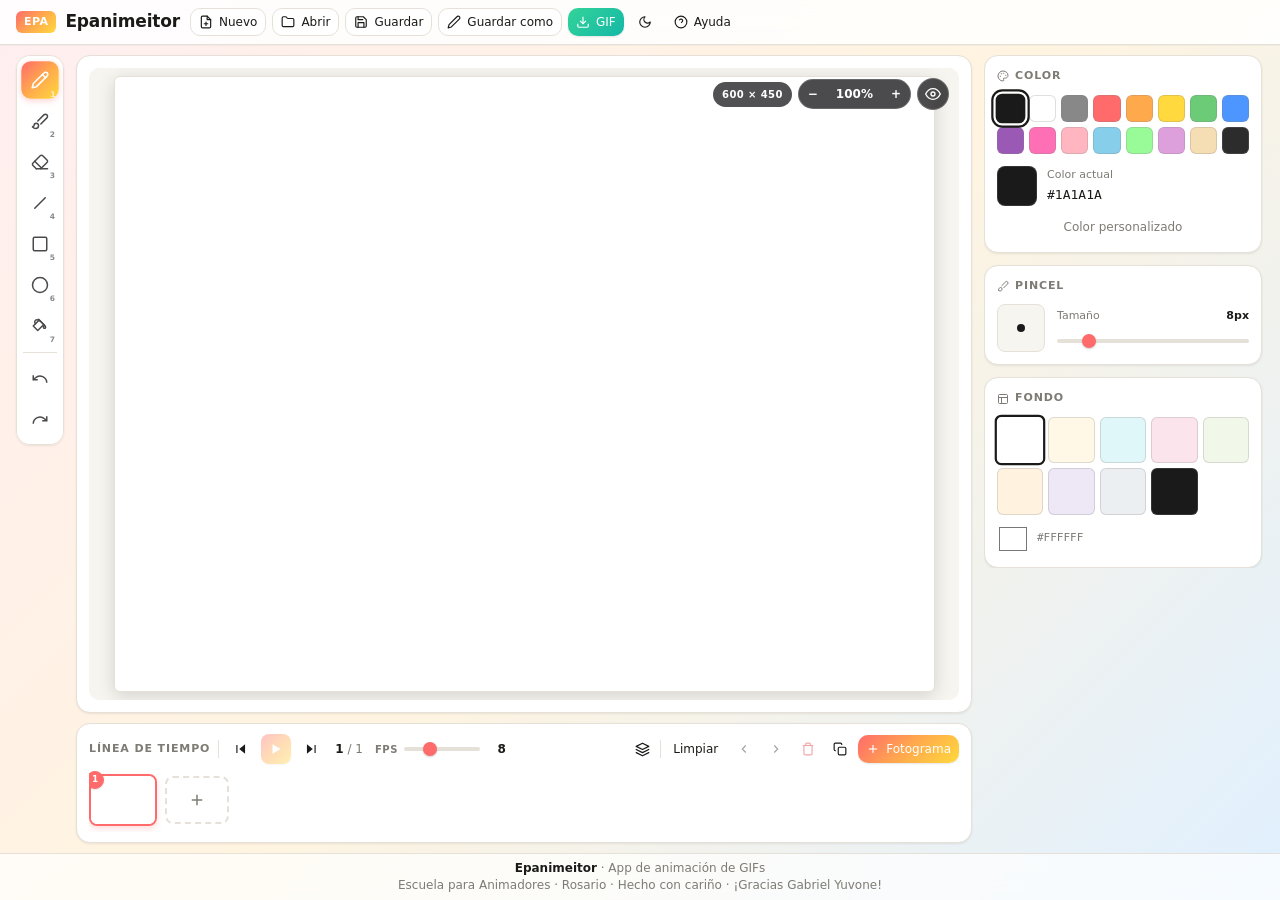
==== commit 0bf0e4c3: "Add files via upload" ====
--- a/epanimeitor.html
+++ b/epanimeitor.html
@@ -7,6 +7,8 @@
 <meta name="description" content="Crea animaciones dibujando cuadro a cuadro y exportalas como GIF. Simple, colorido y gratuito. Escuela para Animadores Rosario.">
 
 <link rel="stylesheet" href="epa-theme.css">
+<!-- Gestor unificado de proyectos Suite EPA (.epa + IndexedDB) -->
+<script src="epa-projects.js"></script>
 
 </head>
 <body>
@@ -23,19 +25,23 @@
         </a>
       </div>
       <div class="topbar-actions">
-        <button class="btn btn-sm" id="btnNew" title="Nueva animación">
-          <svg width="14" height="14" viewBox="0 0 24 24" fill="none" stroke="currentColor" stroke-width="2"><path d="M14 2H6a2 2 0 0 0-2 2v16a2 2 0 0 0 2 2h12a2 2 0 0 0 2-2V8z"></path><polyline points="14 2 14 8 20 8"></polyline></svg>
-          <span>Nuevo</span>
+        <button class="btn btn-sm" id="btnNew" title="Nuevo proyecto (Ctrl+N)">
+          <svg width="14" height="14" viewBox="0 0 24 24" fill="none" stroke="currentColor" stroke-width="2" stroke-linecap="round" stroke-linejoin="round"><path d="M14 2H6a2 2 0 0 0-2 2v16a2 2 0 0 0 2 2h12a2 2 0 0 0 2-2V8z"></path><polyline points="14 2 14 8 20 8"></polyline><line x1="12" y1="18" x2="12" y2="12"></line><line x1="9" y1="15" x2="15" y2="15"></line></svg>
+          <span class="btn-label-hide-sm">Nuevo</span>
         </button>
-        <button class="btn btn-sm" id="btnSave" title="Guardar proyecto (.epa)">
-          <svg width="14" height="14" viewBox="0 0 24 24" fill="none" stroke="currentColor" stroke-width="2"><path d="M21 15v4a2 2 0 0 1-2 2H5a2 2 0 0 1-2-2v-4"></path><polyline points="7 10 12 15 17 10"></polyline><line x1="12" y1="15" x2="12" y2="3"></line></svg>
-          <span>Guardar</span>
+        <button class="btn btn-sm" id="btnOpen" title="Abrir proyecto (Ctrl+O)">
+          <svg width="14" height="14" viewBox="0 0 24 24" fill="none" stroke="currentColor" stroke-width="2" stroke-linecap="round" stroke-linejoin="round"><path d="M20 20a2 2 0 0 0 2-2V8a2 2 0 0 0-2-2h-7.9a2 2 0 0 1-1.69-.9L9.6 3.9A2 2 0 0 0 7.93 3H4a2 2 0 0 0-2 2v13a2 2 0 0 0 2 2Z"></path></svg>
+          <span>Abrir</span>
         </button>
-        <button class="btn btn-sm" id="btnLoad" title="Cargar proyecto (.epa)">
-          <svg width="14" height="14" viewBox="0 0 24 24" fill="none" stroke="currentColor" stroke-width="2"><path d="M21 15v4a2 2 0 0 1-2 2H5a2 2 0 0 1-2-2v-4"></path><polyline points="17 8 12 3 7 8"></polyline><line x1="12" y1="3" x2="12" y2="15"></line></svg>
-          <span>Cargar</span>
+        <button class="btn btn-sm" id="btnSave" title="Guardar proyecto (Ctrl+S)">
+          <svg width="14" height="14" viewBox="0 0 24 24" fill="none" stroke="currentColor" stroke-width="2" stroke-linecap="round" stroke-linejoin="round"><path d="M19 21H5a2 2 0 0 1-2-2V5a2 2 0 0 1 2-2h11l5 5v11a2 2 0 0 1-2 2z"></path><polyline points="17 21 17 13 7 13 7 21"></polyline><polyline points="7 3 7 8 15 8"></polyline></svg>
+          <span id="saveProjectLabel">Guardar</span>
         </button>
-        <button class="btn btn-sm btn-success" id="btnExport" title="Exportar GIF animado">
+        <button class="btn btn-sm" id="btnSaveAs" title="Guardar como... (Ctrl+Shift+S)">
+          <svg width="14" height="14" viewBox="0 0 24 24" fill="none" stroke="currentColor" stroke-width="2" stroke-linecap="round" stroke-linejoin="round"><path d="M17 3a2.85 2.83 0 1 1 4 4L7.5 20.5 2 22l1.5-5.5Z"></path></svg>
+          <span class="btn-label-hide-sm">Guardar como</span>
+        </button>
+        <button class="btn btn-sm btn-success" id="btnExport" title="Exportar GIF animado (Ctrl+E)">
           <svg width="14" height="14" viewBox="0 0 24 24" fill="none" stroke="currentColor" stroke-width="2"><path d="M21 15v4a2 2 0 0 1-2 2H5a2 2 0 0 1-2-2v-4"></path><polyline points="7 10 12 15 17 10"></polyline><line x1="12" y1="15" x2="12" y2="3"></line></svg>
           <span>GIF</span>
         </button>
@@ -44,7 +50,7 @@
         </button>
         <button class="btn btn-sm btn-ghost" id="btnHelp" title="Ayuda y atajos">
           <svg width="14" height="14" viewBox="0 0 24 24" fill="none" stroke="currentColor" stroke-width="2"><circle cx="12" cy="12" r="10"></circle><path d="M9.09 9a3 3 0 0 1 5.83 1c0 2-3 3-3 3"></path><line x1="12" y1="17" x2="12.01" y2="17"></line></svg>
-          <span>Ayuda</span>
+          <span class="btn-label-hide-sm">Ayuda</span>
         </button>
       </div>
     </div>
@@ -214,7 +220,9 @@
       <p><kbd>J</kbd> / <kbd>K</kbd> – Fotograma anterior / siguiente</p>
       <p><kbd>1</kbd>–<kbd>7</kbd> – Seleccionar herramienta</p>
       <p><kbd>Ctrl/Cmd + Z</kbd> – Deshacer · <kbd>Ctrl/Cmd + Shift + Z</kbd> – Rehacer</p>
-      <p><kbd>Ctrl/Cmd + S</kbd> – Guardar · <kbd>Ctrl/Cmd + E</kbd> – Exportar GIF</p>
+      <p><kbd>Ctrl/Cmd + N</kbd> – Nuevo · <kbd>Ctrl/Cmd + O</kbd> – Abrir</p>
+      <p><kbd>Ctrl/Cmd + S</kbd> – Guardar · <kbd>Ctrl/Cmd + Shift + S</kbd> – Guardar como</p>
+      <p><kbd>Ctrl/Cmd + E</kbd> – Exportar GIF</p>
       <hr>
       <p class="tip">Tip: activá <b>onion skin</b> en la línea de tiempo para ver el fotograma anterior en transparente y animar con más precisión.</p>
       <div class="dialog-footer-logo">
@@ -226,7 +234,6 @@
 </dialog>
 
 <div class="toast" id="toast">Proyecto cargado</div>
-<input type="file" id="fileInput" class="hidden-input" accept=".epa,.json,application/json">
 
 <script type="module">
 // ====== gifenc inline (ESM) ======
@@ -241,6 +248,7 @@
 const THUMB_H = 48;
 const DEFAULT_PALETTE = ['#1a1a1a','#FFFFFF','#888888','#FF6B6B','#FFA94D','#FFD93D','#6BCB77','#4D96FF','#9B59B6','#FF6FB5','#FFB6C1','#87CEEB','#98FB98','#DDA0DD','#F5DEB3','#2C2C2C'];
 const BG_PRESETS = ['#FFFFFF','#FFF8E7','#E0F7FA','#FCE4EC','#F1F8E9','#FFF3E0','#EDE7F6','#ECEFF1','#1a1a1a'];
+const DEFAULT_PROJ_NAME = window.EpaProjectUtils?.DEFAULT_PROJECT_NAME || 'Animacion sin titulo';
 
 const TOOLS = [
   { id:'pencil', label:'Lápiz', key:'1', icon:'<svg viewBox="0 0 24 24" fill="none" stroke="currentColor" stroke-width="2" stroke-linecap="round" stroke-linejoin="round"><path d="M17 3a2.85 2.83 0 1 1 4 4L7.5 20.5 2 22l1.5-5.5Z"/><path d="m15 5 4 4"/></svg>' },
@@ -266,8 +274,11 @@
   undoStack: [],
   redoStack: [],
   customColor: '#FF6B6B',
-  projectName: 'sin titulo',
+  projectId: null,
+  projectName: DEFAULT_PROJ_NAME,
 };
+
+let projectManager = null;
 
 const drawCanvas = document.getElementById('drawCanvas');
 const previewCanvas = document.getElementById('previewCanvas');
@@ -312,11 +323,175 @@
   const t = document.getElementById('toast');
   t.textContent = msg;
   t.classList.add('show');
-  setTimeout(() => t.classList.remove('show'), 2000);
+  setTimeout(() => t.classList.remove('show'), 2200);
 }
 
 let playTimer = null;
 let dragSrcIdx = null;
+
+// ====== Gestor unificado de proyectos (epa-projects.js v2 -> .epa + IndexedDB) ======
+function updateProjectHeaderUI(info = {}) {
+  const name = info.name || projectManager?.currentProjectName || state.projectName || DEFAULT_PROJ_NAME;
+  state.projectName = name;
+
+  const saveLabel = document.getElementById('saveProjectLabel');
+  const saveBtn = document.getElementById('btnSave');
+  if (saveLabel) {
+    saveLabel.textContent = info.isDirty ? 'Guardar*' : 'Guardar';
+  }
+  if (saveBtn) {
+    const targetFile = info.fileName ? ` (${info.fileName})` : '';
+    saveBtn.title = `Guardar proyecto${targetFile} (Ctrl+S)`;
+  }
+  document.title = `${info.isDirty ? '• ' : ''}${name} · Epanimeitor`;
+}
+
+async function generateFirstFrameThumb() {
+  const first = state.frames[0];
+  if (!first) return '';
+  const c = document.createElement('canvas');
+  c.width = 128;
+  c.height = 96;
+  const ctx = c.getContext('2d');
+  if (state.bgColor && state.bgColor !== 'transparent') {
+    ctx.fillStyle = state.bgColor;
+    ctx.fillRect(0, 0, c.width, c.height);
+  }
+  if (first.data) {
+    try {
+      const img = await loadImage(first.data);
+      ctx.drawImage(img, 0, 0, c.width, c.height);
+    } catch (_) {}
+  }
+  return c.toDataURL('image/jpeg', 0.78);
+}
+
+async function buildProjectSnapshot() {
+  const thumb = await generateFirstFrameThumb();
+  return {
+    id: state.projectId,
+    name: state.projectName || DEFAULT_PROJ_NAME,
+    frameCount: state.frames.length,
+    thumb,
+    payload: {
+      width: CANVAS_W,
+      height: CANVAS_H,
+      bgColor: state.bgColor,
+      fps: state.fps,
+      onionSkin: state.onionSkin,
+      frames: state.frames.map(f => ({
+        id: f.id,
+        data: f.data,
+        duration: f.duration || 100,
+      })),
+    },
+  };
+}
+
+async function restoreProjectFromState(meta, payload = {}) {
+  state.isPlaying = false;
+  if (playTimer) {
+    clearTimeout(playTimer);
+    playTimer = null;
+  }
+  updatePlayButton();
+
+  state.projectId = meta.id;
+  state.projectName = (meta.name || DEFAULT_PROJ_NAME).trim() || DEFAULT_PROJ_NAME;
+
+  const rawFrames = Array.isArray(payload.frames) && payload.frames.length > 0
+    ? payload.frames
+    : [{ id: uid(), data: emptyFrame(), duration: 100 }];
+
+  state.frames = rawFrames.map(f => ({
+    id: f.id || uid(),
+    data: f.data || emptyFrame(),
+    duration: f.duration || 100,
+  }));
+  state.currentIdx = 0;
+  state.bgColor = payload.bgColor || '#FFFFFF';
+  state.fps = payload.fps || 8;
+  state.onionSkin = Boolean(payload.onionSkin);
+  state.undoStack = [];
+  state.redoStack = [];
+
+  document.getElementById('fpsSlider').value = state.fps;
+  updateOnionButton();
+  renderToolRail();
+  renderBgPresets();
+  updateBgDisplay();
+  await loadCurrentFrame();
+  renderFrames();
+}
+
+async function createBlankProjectState(name, id) {
+  state.isPlaying = false;
+  if (playTimer) {
+    clearTimeout(playTimer);
+    playTimer = null;
+  }
+  updatePlayButton();
+
+  state.projectId = id;
+  state.projectName = (name || DEFAULT_PROJ_NAME).trim() || DEFAULT_PROJ_NAME;
+  state.frames = [{ id: uid(), data: emptyFrame(), duration: 100 }];
+  state.currentIdx = 0;
+  state.bgColor = '#FFFFFF';
+  state.fps = 8;
+  state.onionSkin = false;
+  state.undoStack = [];
+  state.redoStack = [];
+
+  document.getElementById('fpsSlider').value = state.fps;
+  updateOnionButton();
+  renderToolRail();
+  renderBgPresets();
+  updateBgDisplay();
+  await loadCurrentFrame();
+  renderFrames();
+}
+
+// Serialización compatible con el formato .epa histórico de Epanimeitor
+function serializeEpaFile(meta, payload) {
+  return JSON.stringify({
+    suite: 'EPA',
+    appId: 'epanimeitor',
+    version: 1,
+    name: meta.name || DEFAULT_PROJ_NAME,
+    width: payload.width || CANVAS_W,
+    height: payload.height || CANVAS_H,
+    bgColor: payload.bgColor || '#FFFFFF',
+    fps: payload.fps || 8,
+    onionSkin: Boolean(payload.onionSkin),
+    frames: payload.frames || [],
+    savedAt: new Date().toISOString(),
+  }, null, 2);
+}
+
+// Deserialización que soporta tanto archivos .epa nuevos como los de v1.0–1.2
+function deserializeEpaFile(rawObj, fileBaseName) {
+  const src = rawObj.payload || rawObj;
+  if (!src.frames || !Array.isArray(src.frames)) {
+    throw new Error('Formato de archivo .epa inválido');
+  }
+  return {
+    name: rawObj.name || src.name || fileBaseName || DEFAULT_PROJ_NAME,
+    payload: {
+      width: src.width || CANVAS_W,
+      height: src.height || CANVAS_H,
+      bgColor: src.bgColor || '#FFFFFF',
+      fps: src.fps || 8,
+      onionSkin: Boolean(src.onionSkin),
+      frames: src.frames,
+    },
+  };
+}
+
+function scheduleProjectAutoSave() {
+  if (projectManager) {
+    projectManager.scheduleAutoSave();
+  }
+}
 
 // ====== Tool rail ======
 function renderToolRail() {
@@ -379,7 +554,14 @@
     sw.className = 'bg-swatch' + (state.bgColor === c ? ' active' : '');
     sw.style.background = c;
     sw.title = c;
-    sw.addEventListener('click', () => { state.bgColor = c; updateBgDisplay(); renderFrames(); loadCurrentFrame(); });
+    sw.addEventListener('click', () => {
+      state.bgColor = c;
+      updateBgDisplay();
+      renderBgPresets();
+      renderFrames();
+      loadCurrentFrame();
+      scheduleProjectAutoSave();
+    });
     grid.appendChild(sw);
   });
 }
@@ -656,6 +838,7 @@
   const dataUrl = drawCanvas.toDataURL('image/png');
   state.frames[state.currentIdx] = { ...state.frames[state.currentIdx], data: dataUrl };
   renderFrames();
+  scheduleProjectAutoSave();
 }
 
 // ====== Load current frame (sin parpadeo) ======
@@ -672,7 +855,7 @@
       } catch (_) {}
     }
   }
-// Borrado y dibujado síncrono en el mismo frame de renderizado
+  // Borrado y dibujado síncrono en el mismo frame de renderizado
   drawCtx.clearRect(0, 0, CANVAS_W, CANVAS_H);
   if (img) {
     drawCtx.drawImage(img, 0, 0, CANVAS_W, CANVAS_H);
@@ -715,6 +898,7 @@
   updateOnionButton();
   previewCtx.clearRect(0, 0, CANVAS_W, CANVAS_H);
   if (state.onionSkin && state.currentIdx > 0) drawOnionSkin();
+  scheduleProjectAutoSave();
 }
 
 function updateOnionButton() {
@@ -746,6 +930,7 @@
   loadCurrentFrame();
   renderToolRail();
   renderFrames();
+  scheduleProjectAutoSave();
   showToast(`Fotograma movido a posición ${toIdx + 1}`);
 }
 
@@ -852,6 +1037,7 @@
   state.currentIdx = Math.min(state.currentIdx, state.frames.length-1);
   loadCurrentFrame();
   renderToolRail(); renderFrames();
+  scheduleProjectAutoSave();
 }
 function redo() {
   if (state.redoStack.length === 0) return;
@@ -860,6 +1046,7 @@
   state.currentIdx = Math.min(state.currentIdx, state.frames.length-1);
   loadCurrentFrame();
   renderToolRail(); renderFrames();
+  scheduleProjectAutoSave();
 }
 
 function addFrame() {
@@ -869,6 +1056,7 @@
   state.currentIdx++;
   loadCurrentFrame();
   renderFrames();
+  scheduleProjectAutoSave();
 }
 function duplicateFrame() {
   pushUndo();
@@ -878,6 +1066,7 @@
   state.currentIdx++;
   loadCurrentFrame();
   renderFrames();
+  scheduleProjectAutoSave();
 }
 function deleteFrame() {
   if (state.frames.length <= 1) return;
@@ -886,12 +1075,14 @@
   state.currentIdx = Math.max(0, Math.min(state.currentIdx, state.frames.length-1));
   loadCurrentFrame();
   renderFrames();
+  scheduleProjectAutoSave();
 }
 function clearFrame() {
   pushUndo();
   state.frames[state.currentIdx] = { ...state.frames[state.currentIdx], data: emptyFrame() };
   loadCurrentFrame();
   renderFrames();
+  scheduleProjectAutoSave();
 }
 function moveFrame(dir) {
   const target = state.currentIdx + dir;
@@ -901,6 +1092,7 @@
   state.currentIdx = target;
   loadCurrentFrame();
   renderFrames();
+  scheduleProjectAutoSave();
 }
 
 // ====== Playback ======
@@ -990,13 +1182,14 @@
     const blob = new Blob([gif.bytes()], { type: 'image/gif' });
     const url = URL.createObjectURL(blob);
     const a = document.createElement('a');
+    const safeName = (window.EpaProjectUtils?.sanitizeFilename(projectManager?.currentProjectName || state.projectName) || 'epanimeitor');
     a.href = url;
-    a.download = `epanimeitor-${Date.now()}.gif`;
+    a.download = `${safeName}.gif`;
     document.body.appendChild(a);
     a.click();
     document.body.removeChild(a);
     URL.revokeObjectURL(url);
-    showToast('GIF exportado');
+    showToast(`GIF exportado: ${safeName}.gif`);
   } catch (err) {
     alert('Error al exportar: ' + err.message);
   } finally {
@@ -1005,83 +1198,28 @@
   }
 }
 
-// ====== Save / Load ======
-function saveProject() {
-  const inputName = prompt('Nombre del archivo:', state.projectName);
-  if (inputName === null) return;
-
-  let baseName = inputName.trim().replace(/[\\/:*?"<>|]/g, '_').replace(/\.(epa|json)$/i, '') || 'sin titulo';
-  state.projectName = baseName;
-  const fileName = baseName + '.epa';
-
-  const project = {
-    name: baseName,
-    width: CANVAS_W, height: CANVAS_H,
-    bgColor: state.bgColor, fps: state.fps,
-    onionSkin: state.onionSkin, frames: state.frames,
-  };
-  const blob = new Blob([JSON.stringify(project, null, 2)], { type: 'application/octet-stream' });
-  const url = URL.createObjectURL(blob);
-  const a = document.createElement('a');
-  a.href = url; a.download = fileName;
-  document.body.appendChild(a); a.click();
-  document.body.removeChild(a);
-  URL.revokeObjectURL(url);
-  showToast(`Guardado como ${fileName}`);
-}
-function loadProject() {
-  document.getElementById('fileInput').click();
-}
-async function handleFileLoad(e) {
-  const file = e.target.files?.[0];
-  if (!file) return;
-  try {
-    const text = await file.text();
-    const project = JSON.parse(text);
-    if (!project.frames || !Array.isArray(project.frames)) throw new Error('Formato inválido');
-    state.frames = project.frames;
-    state.currentIdx = 0;
-    state.bgColor = project.bgColor || '#FFFFFF';
-    state.fps = project.fps || 8;
-    state.onionSkin = Boolean(project.onionSkin);
-    state.projectName = file.name.replace(/\.(epa|json)$/i, '') || project.name || 'sin titulo';
-    state.undoStack = []; state.redoStack = [];
-    state.isPlaying = false;
-    updatePlayButton();
-    updateOnionButton();
-    loadCurrentFrame();
-    renderFrames(); renderBgPresets(); updateBgDisplay();
-    document.getElementById('fpsSlider').value = state.fps;
-    showToast(`Proyecto "${state.projectName}" cargado`);
-  } catch (err) {
-    alert('No se pudo cargar: ' + err.message);
-  }
-  e.target.value = '';
-}
-
-function newAnimation() {
-  if (state.frames.length > 1 || state.frames[0].data !== emptyFrame()) {
-    if (!confirm('¿Empezar una animación nueva? Se perderán los cambios sin guardar.')) return;
-  }
-  state.frames = [{ id: uid(), data: emptyFrame(), duration: 100 }];
-  state.currentIdx = 0;
-  state.projectName = 'sin titulo';
-  state.undoStack = []; state.redoStack = [];
-  state.isPlaying = false;
-  updatePlayButton();
-  loadCurrentFrame();
-  renderFrames();
-}
-
 // ====== Wire events ======
 drawCanvas.addEventListener('pointerdown', onPointerDown);
 drawCanvas.addEventListener('pointermove', onPointerMove);
 drawCanvas.addEventListener('pointerup', onPointerUp);
 drawCanvas.addEventListener('pointercancel', onPointerUp);
 
-document.getElementById('btnNew').addEventListener('click', newAnimation);
-document.getElementById('btnSave').addEventListener('click', saveProject);
-document.getElementById('btnLoad').addEventListener('click', loadProject);
+document.getElementById('btnNew').addEventListener('click', async () => {
+  state.isPlaying = false; updatePlayButton();
+  if (projectManager) await projectManager.newProject();
+});
+document.getElementById('btnOpen').addEventListener('click', async () => {
+  state.isPlaying = false; updatePlayButton();
+  if (projectManager) await projectManager.openModal();
+});
+document.getElementById('btnSave').addEventListener('click', async () => {
+  state.isPlaying = false; updatePlayButton();
+  if (projectManager) await projectManager.save();
+});
+document.getElementById('btnSaveAs').addEventListener('click', async () => {
+  state.isPlaying = false; updatePlayButton();
+  if (projectManager) await projectManager.saveAs();
+});
 document.getElementById('btnExport').addEventListener('click', exportGif);
 document.getElementById('btnAdd').addEventListener('click', addFrame);
 document.getElementById('btnDuplicate').addEventListener('click', duplicateFrame);
@@ -1112,6 +1250,7 @@
 document.getElementById('fpsSlider').addEventListener('input', e => {
   state.fps = parseInt(e.target.value);
   updateUI();
+  scheduleProjectAutoSave();
 });
 document.getElementById('brushSlider').addEventListener('input', e => {
   state.brushSize = parseInt(e.target.value);
@@ -1143,21 +1282,41 @@
 document.getElementById('bgColorInput').addEventListener('input', e => {
   state.bgColor = e.target.value;
   updateBgDisplay();
+  renderBgPresets();
   renderFrames();
   loadCurrentFrame();
-});
-
-document.getElementById('fileInput').addEventListener('change', handleFileLoad);
+  scheduleProjectAutoSave();
+});
 
 // Keyboard shortcuts
 window.addEventListener('keydown', e => {
   if (e.target.tagName === 'INPUT' || e.target.tagName === 'TEXTAREA') return;
+  const projectsModal = document.getElementById('epaProjectsModal');
+  if (projectsModal && projectsModal.style.display === 'flex') {
+    if (e.key === 'Escape') projectManager?.closeModal();
+    return;
+  }
+
   if (e.ctrlKey || e.metaKey) {
     if (e.key === 'z' && !e.shiftKey) { e.preventDefault(); undo(); }
     else if ((e.key === 'z' && e.shiftKey) || e.key === 'y') { e.preventDefault(); redo(); }
-    else if (e.key === 's') { e.preventDefault(); saveProject(); }
-    else if (e.key === 'e') { e.preventDefault(); exportGif(); }
-    else if (e.key === 'o') { e.preventDefault(); loadProject(); }
+    else if (e.key.toLowerCase() === 's') {
+      e.preventDefault();
+      state.isPlaying = false; updatePlayButton();
+      if (e.shiftKey) projectManager?.saveAs();
+      else projectManager?.save();
+    }
+    else if (e.key.toLowerCase() === 'o') {
+      e.preventDefault();
+      state.isPlaying = false; updatePlayButton();
+      projectManager?.openModal();
+    }
+    else if (e.key.toLowerCase() === 'n') {
+      e.preventDefault();
+      state.isPlaying = false; updatePlayButton();
+      projectManager?.newProject();
+    }
+    else if (e.key.toLowerCase() === 'e') { e.preventDefault(); exportGif(); }
     return;
   }
   if (e.key === 'Escape' && viewState.zenMode) {
@@ -1389,17 +1548,39 @@
 window.addEventListener('resize', fitCanvasWrap);
 fitCanvasWrap();
 
-// Init
-applyTheme(localStorage.getItem('epanimeitor-theme') || 'light');
-renderToolRail();
-renderPalette();
-renderBgPresets();
-updateColorDisplay();
-updateBgDisplay();
-updateOnionButton();
-updateUI();
-loadCurrentFrame();
-renderFrames();
+// ====== Init ======
+async function init() {
+  applyTheme(localStorage.getItem('epanimeitor-theme') || 'light');
+  renderToolRail();
+  renderPalette();
+  renderBgPresets();
+  updateColorDisplay();
+  updateBgDisplay();
+  updateOnionButton();
+  updateUI();
+
+  if (typeof window.EpaProjectManager === 'function') {
+    projectManager = new window.EpaProjectManager({
+      appId: 'epanimeitor',
+      extension: 'epa',
+      appTitle: 'Epanimeitor',
+      getProjectState: buildProjectSnapshot,
+      applyProjectState: restoreProjectFromState,
+      createNewState: createBlankProjectState,
+      serializeFile: serializeEpaFile,
+      deserializeFile: deserializeEpaFile,
+      onToast: showToast,
+      onStateChange: updateProjectHeaderUI,
+    });
+    await projectManager.init();
+  } else {
+    console.warn('No se encontró epa-projects.js; ejecutando sin persistencia IndexedDB.');
+    await loadCurrentFrame();
+    renderFrames();
+  }
+}
+
+init();
 </script>
 
 
